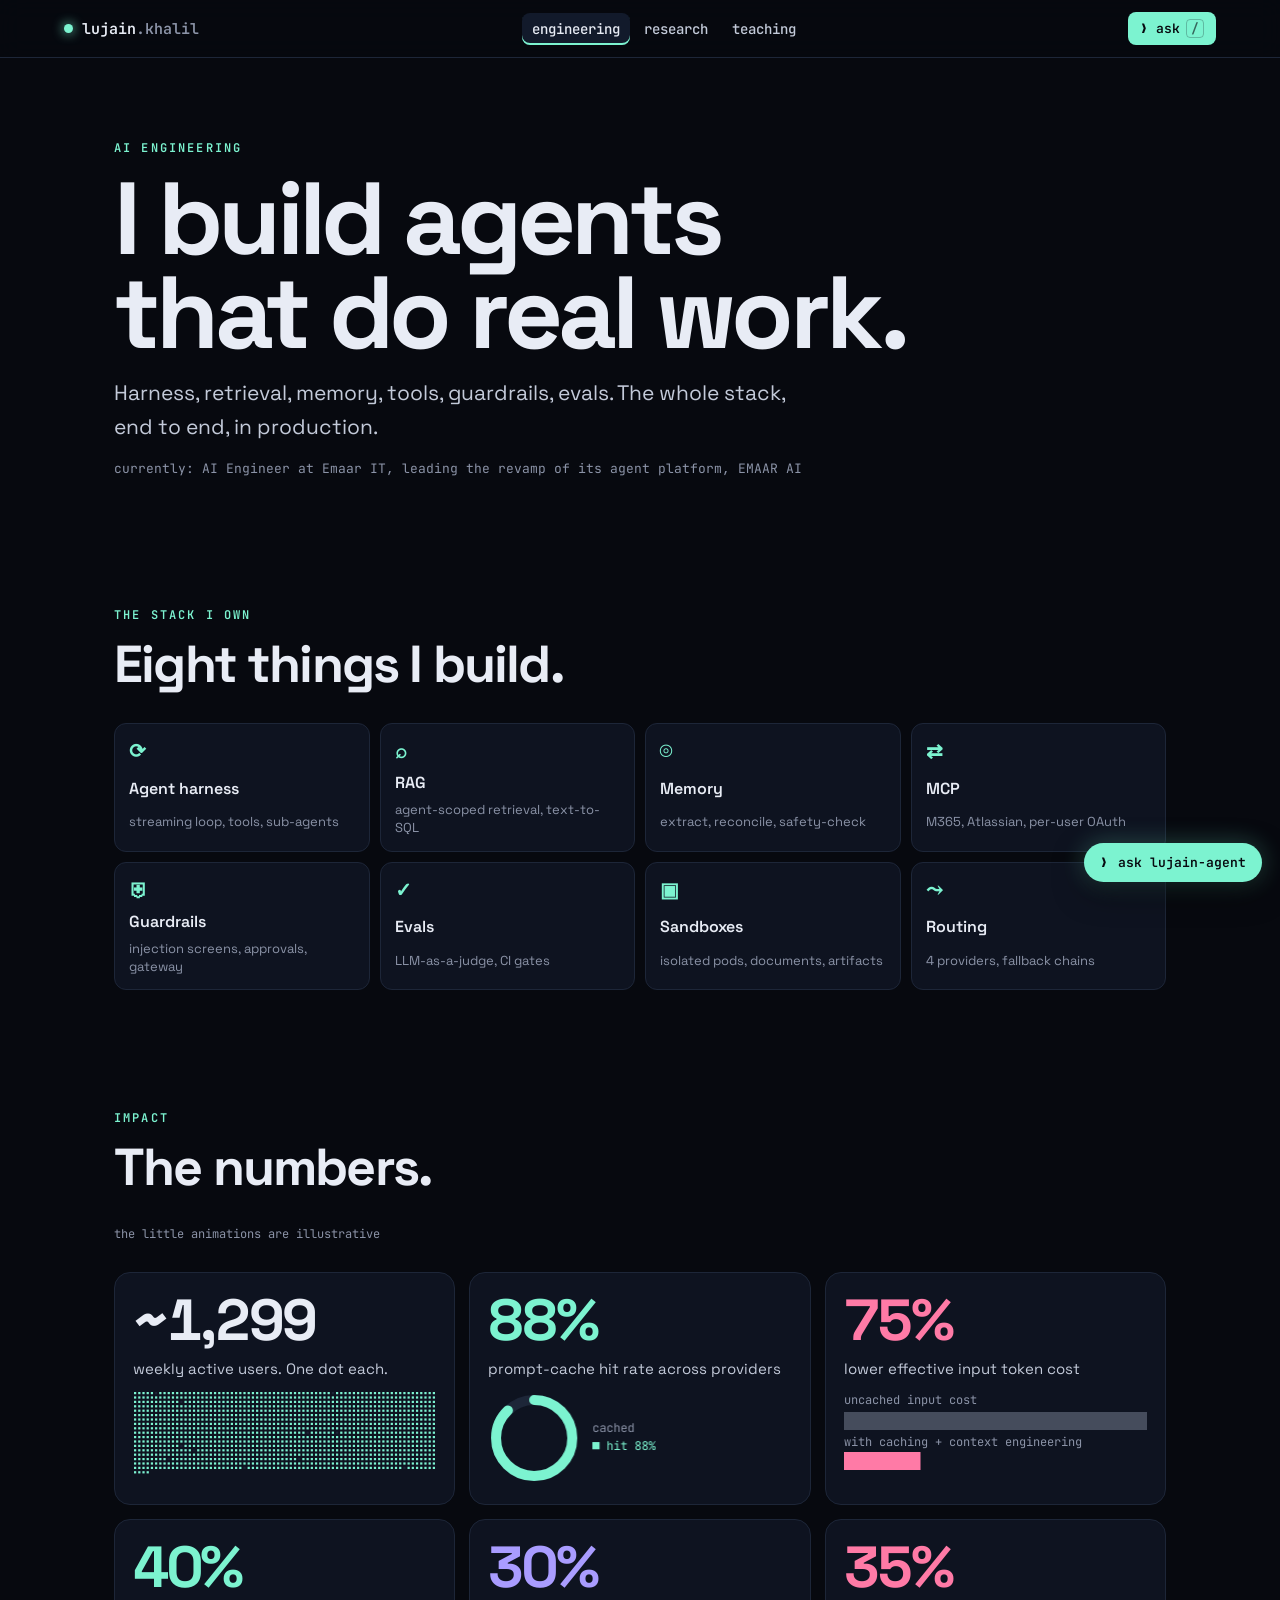
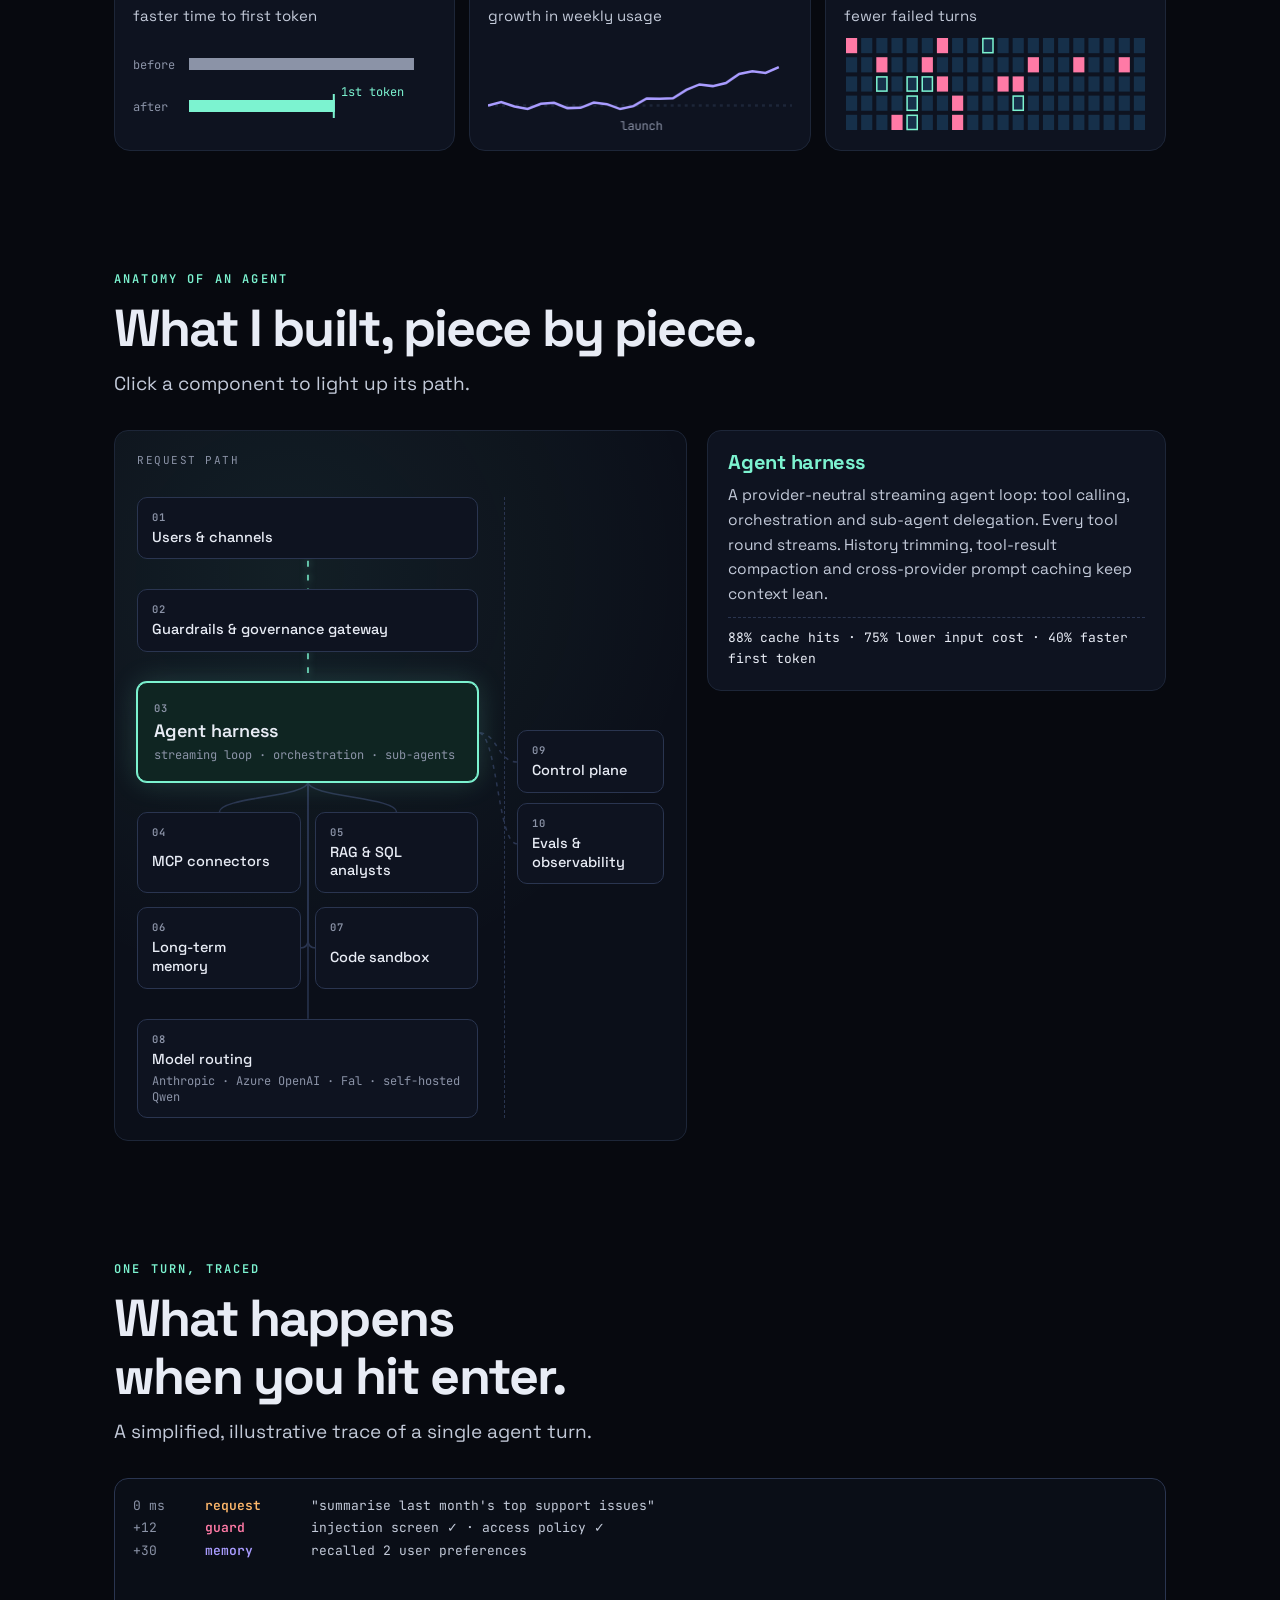
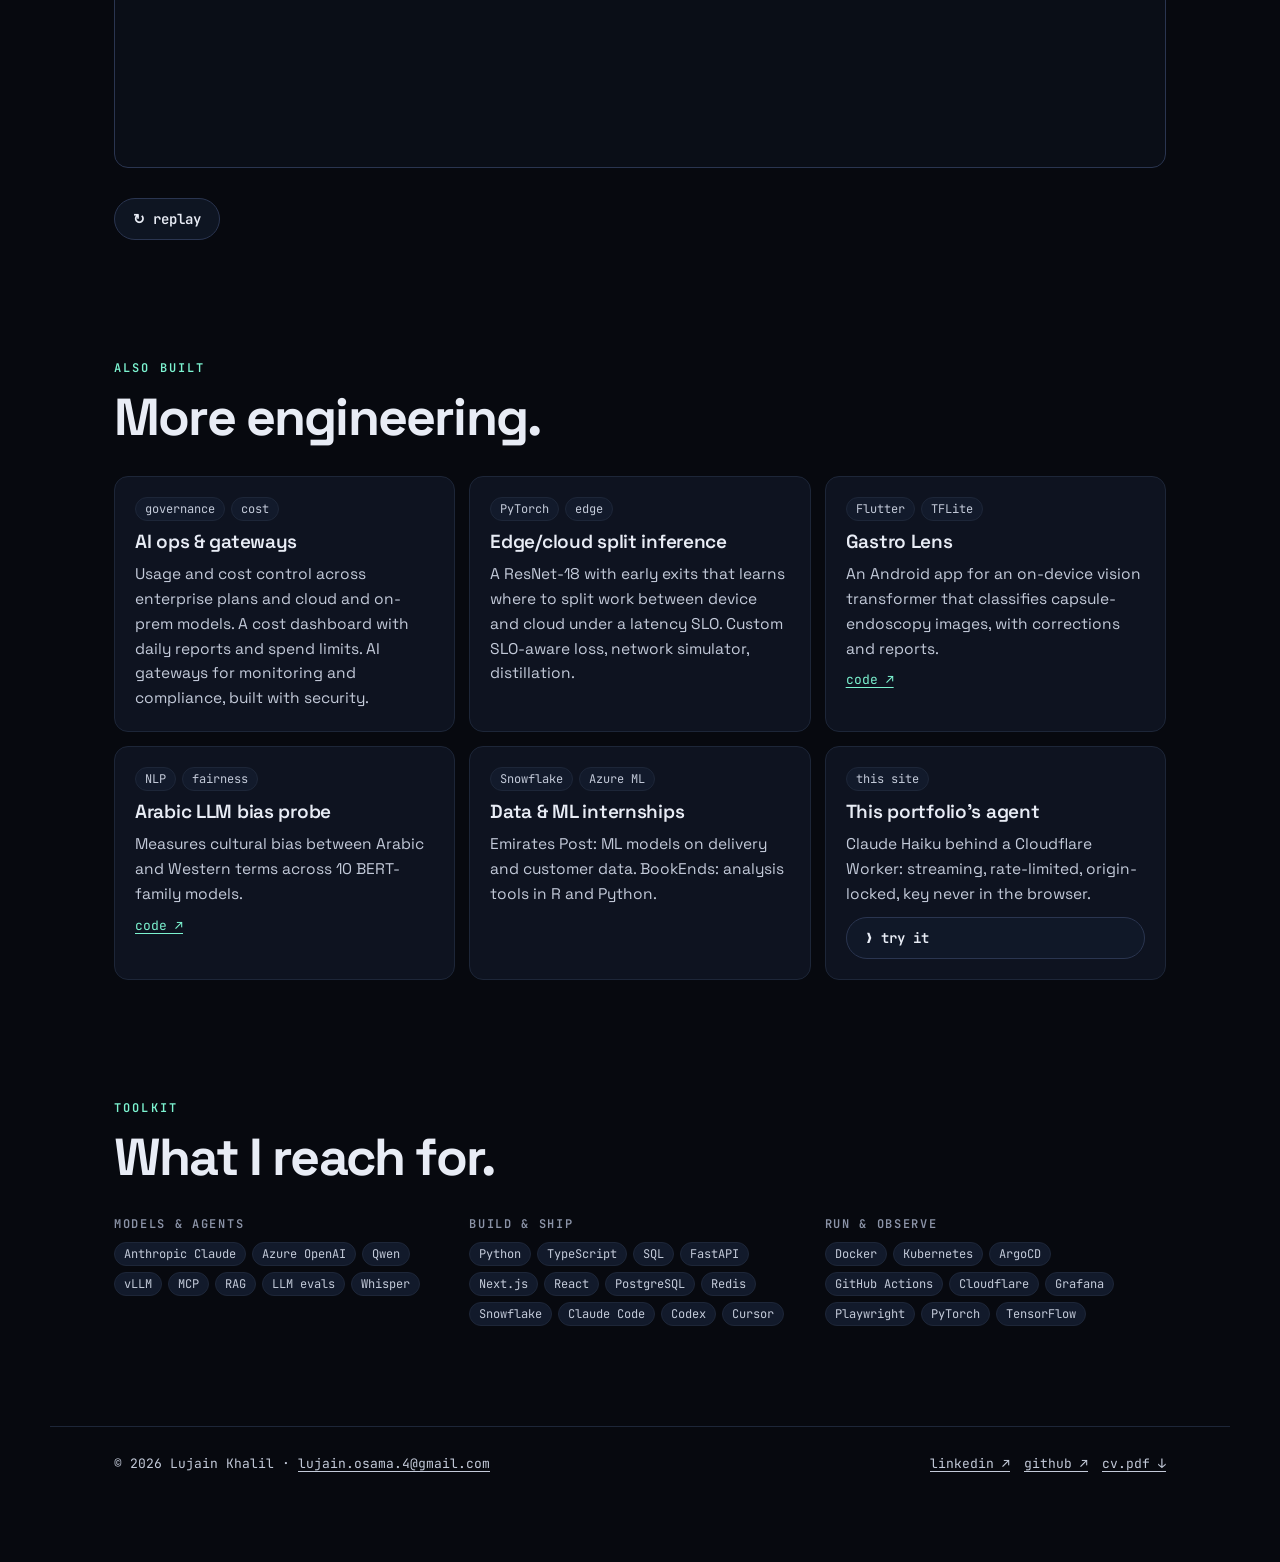
==== engineering/index.html @ 02c0c8ea "Initial commit" ====
<!doctype html>
<html lang="en" class="no-js">
<head>
<meta charset="utf-8">
<meta name="viewport" content="width=device-width,initial-scale=1,viewport-fit=cover">
<title>AI Engineering · Lujain Khalil</title>
<meta name="description" content="How Lujain Khalil builds production LLM agents: streaming agent harness, RAG, long-term memory, MCP, guardrails, sandboxes and evals.">
<meta name="theme-color" content="#07090f">
<link rel="canonical" href="https://lujain-khalil.github.io/engineering/">
<meta property="og:type" content="website"><meta property="og:title" content="AI Engineering · Lujain Khalil">
<meta property="og:description" content="Agent harnesses, RAG, memory, MCP, guardrails and evals in production.">
<meta property="og:url" content="https://lujain-khalil.github.io/engineering/"><meta property="og:image" content="https://lujain-khalil.github.io/assets/img/og.png">
<meta name="twitter:card" content="summary_large_image">
<link rel="icon" href="../assets/img/favicon.svg" type="image/svg+xml">
<link rel="preconnect" href="https://fonts.googleapis.com"><link rel="preconnect" href="https://fonts.gstatic.com" crossorigin>
<link rel="stylesheet" href="https://fonts.googleapis.com/css2?family=Space+Grotesk:wght@400;500;600;700&family=JetBrains+Mono:wght@400;500;600&display=swap">
<link rel="stylesheet" href="../assets/css/site.css?v=5">
<script>document.documentElement.classList.replace('no-js','js')</script>
</head>
<body class="p-eng" data-root="../">
<a class="skip" href="#main">Skip to content</a>
<header class="nav solid">
  <a class="brand" href="../"><span class="dot" aria-hidden="true"></span><span>lujain<span class="muted">.khalil</span></span></a>
  <nav aria-label="Pages"><ul>
    <li><a class="nl" href="./" aria-current="page">engineering</a></li>
    <li><a class="nl" href="../research/">research</a></li>
    <li><a class="nl" href="../teaching/">teaching</a></li>
  </ul></nav>
  <button class="nav-ask" type="button" data-open-agent>❯ ask<kbd>/</kbd></button>
</header>

<main id="main">
<header class="phead">
  <p class="kicker">AI engineering</p>
  <h1>I build agents<br>that do real work.</h1>
  <p class="lede">Harness, retrieval, memory, tools, guardrails, evals. The whole stack, end to end, in production.</p>
  <p class="ctx"><span>currently: AI Engineer at Emaar IT, leading the revamp of its agent platform, EMAAR AI</span></p>
</header>

<section class="section" aria-labelledby="k-h">
  <div class="head"><p class="kicker">The stack I own</p><h2 id="k-h">Eight things I build.</h2></div>
  <div class="caps">
    <button class="cap" type="button" data-go="harness"><span class="gl" aria-hidden="true">⟳</span><b>Agent harness</b><span>streaming loop, tools, sub-agents</span></button>
    <button class="cap" type="button" data-go="rag"><span class="gl" aria-hidden="true">⌕</span><b>RAG</b><span>agent-scoped retrieval, text-to-SQL</span></button>
    <button class="cap" type="button" data-go="memory"><span class="gl" aria-hidden="true">◎</span><b>Memory</b><span>extract, reconcile, safety-check</span></button>
    <button class="cap" type="button" data-go="mcp"><span class="gl" aria-hidden="true">⇄</span><b>MCP</b><span>M365, Atlassian, per-user OAuth</span></button>
    <button class="cap" type="button" data-go="guardrails"><span class="gl" aria-hidden="true">⛨</span><b>Guardrails</b><span>injection screens, approvals, gateway</span></button>
    <button class="cap" type="button" data-go="evals"><span class="gl" aria-hidden="true">✓</span><b>Evals</b><span>LLM-as-a-judge, CI gates</span></button>
    <button class="cap" type="button" data-go="sandbox"><span class="gl" aria-hidden="true">▣</span><b>Sandboxes</b><span>isolated pods, documents, artifacts</span></button>
    <button class="cap" type="button" data-go="models"><span class="gl" aria-hidden="true">⤳</span><b>Routing</b><span>4 providers, fallback chains</span></button>
  </div>
</section>

<section class="section" aria-labelledby="n-h">
  <div class="head"><p class="kicker">Impact</p><h2 id="n-h">The numbers.</h2></div>
  <p class="note">the little animations are illustrative</p>
  <div class="nums">
    <div class="num"><b class="big" data-count="1300" data-prefix="~">~1,300</b><span class="lbl">weekly active users. One dot each.</span><canvas data-viz="users" data-n="1300" aria-hidden="true"></canvas></div>
    <div class="num"><b class="big c0" data-count="88" data-suffix="%">88%</b><span class="lbl">prompt-cache hit rate across providers</span><canvas data-viz="ring" data-pct="0.88" aria-hidden="true"></canvas></div>
    <div class="num"><b class="big c3" data-count="75" data-suffix="%">75%</b><span class="lbl">lower effective input token cost</span><canvas data-viz="shrink" data-cut="0.75" aria-hidden="true"></canvas></div>
    <div class="num"><b class="big c0" data-count="40" data-suffix="%">40%</b><span class="lbl">faster time to first token</span><canvas data-viz="race" data-faster="0.40" aria-hidden="true"></canvas></div>
    <div class="num"><b class="big c1" data-count="30" data-suffix="%">30%</b><span class="lbl">growth in weekly usage</span><canvas data-viz="grow" data-growth="0.30" aria-hidden="true"></canvas></div>
    <div class="num"><b class="big c3" data-count="35" data-suffix="%">35%</b><span class="lbl">fewer failed turns</span><canvas data-viz="fails" data-cut="0.35" aria-hidden="true"></canvas></div>
  </div>
</section>

<section class="section" aria-labelledby="a-h">
  <div class="head"><p class="kicker">Anatomy of an agent</p><h2 id="a-h">What I built, piece by piece.</h2><p class="sub">Click a component to light up its path.</p></div>
  <div class="arch">
    <div class="arch-diagram" role="group" aria-label="Agent platform architecture. Select a component.">
      <div class="lane-label" aria-hidden="true">request path</div>
      <button class="node n-user" type="button" data-node="users" aria-controls="node-users"><span class="nk">01</span>Users &amp; channels</button>
      <button class="node n-guard" type="button" data-node="guardrails" aria-controls="node-guardrails"><span class="nk">02</span>Guardrails &amp; governance gateway</button>
      <button class="node n-harness" type="button" data-node="harness" aria-controls="node-harness"><span class="nk">03</span>Agent harness<small>streaming loop · orchestration · sub-agents</small></button>
      <div class="tools">
        <button class="node" type="button" data-node="mcp" aria-controls="node-mcp"><span class="nk">04</span>MCP connectors</button>
        <button class="node" type="button" data-node="rag" aria-controls="node-rag"><span class="nk">05</span>RAG &amp; SQL analysts</button>
        <button class="node" type="button" data-node="memory" aria-controls="node-memory"><span class="nk">06</span>Long-term memory</button>
        <button class="node" type="button" data-node="sandbox" aria-controls="node-sandbox"><span class="nk">07</span>Code sandbox</button>
      </div>
      <button class="node n-models" type="button" data-node="models" aria-controls="node-models"><span class="nk">08</span>Model routing<small>Anthropic · Azure OpenAI · Fal · self-hosted Qwen</small></button>
      <div class="side">
        <button class="node" type="button" data-node="control" aria-controls="node-control"><span class="nk">09</span>Control plane</button>
        <button class="node" type="button" data-node="evals" aria-controls="node-evals"><span class="nk">10</span>Evals &amp; observability</button>
      </div>
    </div>
    <div class="arch-panel" aria-live="polite">
      <article class="node-detail" id="node-users"><h3>Users &amp; channels</h3><p>Staff chat with agents, build their own custom agents, and run departmental workflows that were turned into agents.</p><p class="fig">~1,300 weekly active users</p></article>
      <article class="node-detail" id="node-guardrails"><h3>Guardrails</h3><p>Prompt-injection screening, human approval for write actions and a memory safety gate. A governance gateway applies egress allowlists, usage limits and audit logs to every tool, retrieval and web call.</p><p class="fig">access by department, grade and directory group</p></article>
      <article class="node-detail" id="node-harness"><h3>Agent harness</h3><p>A provider-neutral streaming agent loop: tool calling, orchestration and sub-agent delegation. Every tool round streams. History trimming, tool-result compaction and cross-provider prompt caching keep context lean.</p><p class="fig">88% cache hits · 75% lower input cost · 40% faster first token</p></article>
      <article class="node-detail" id="node-mcp"><h3>MCP connectors</h3><p>Model Context Protocol connectors for Microsoft 365, Atlassian and more, with per-user OAuth, an encrypted credential vault and approval before any write.</p></article>
      <article class="node-detail" id="node-rag"><h3>RAG &amp; SQL analysts</h3><p>Retrieval over agent-scoped knowledge bases. Analyst agents run text-to-SQL through a read-only, row-capped query layer, so they answer business questions without ever changing data.</p></article>
      <article class="node-detail" id="node-memory"><h3>Long-term memory</h3><p>Extracts, reconciles and safety-checks per-user memories, so agents carry useful context across conversations.</p></article>
      <article class="node-detail" id="node-sandbox"><h3>Code sandbox</h3><p>Warm pools of network-isolated Kubernetes pods where agents run code to produce Office documents, PDFs and interactive web artifacts.</p></article>
      <article class="node-detail" id="node-models"><h3>Model routing</h3><p>Routing and fallback chains live in the database, so a model can be swapped or failed over without a redeploy. High-volume work runs on on-prem models.</p></article>
      <article class="node-detail" id="node-control"><h3>Control plane</h3><p>Hot-reloads models, agents, prompts and access rules without redeployment.</p></article>
      <article class="node-detail" id="node-evals"><h3>Evals &amp; observability</h3><p>An LLM-as-a-judge harness across models with versioned prompts and tool schemas, plus automated tests, CI gates and Grafana dashboards on time to first token, tool errors and spend.</p><p class="fig">35% fewer failed turns</p></article>
    </div>
  </div>
</section>

<section class="section" aria-labelledby="t-h">
  <div class="head"><p class="kicker">One turn, traced</p><h2 id="t-h">What happens when you hit enter.</h2><p class="sub">A simplified, illustrative trace of a single agent turn.</p></div>
  <div class="trace" id="trace" role="img" aria-label="Illustrative trace of one agent turn: guardrail check, memory recall, retrieval, a SQL tool call, an approval gate and a streamed answer.">
    <div class="row"><span class="t">0 ms</span><span class="k c2">request</span><span class="v">"summarise last month's top support issues"</span></div>
    <div class="row"><span class="t">+12</span><span class="k c3">guard</span><span class="v">injection screen ✓ · access policy ✓</span></div>
    <div class="row"><span class="t">+30</span><span class="k c1">memory</span><span class="v">recalled 2 user preferences</span></div>
    <div class="row"><span class="t">+44</span><span class="k c0">cache</span><span class="v">system + tools prefix hit</span></div>
    <div class="row"><span class="t">+410</span><span class="k c0">plan</span><span class="v">needs numbers → call analyst sub-agent</span></div>
    <div class="row"><span class="t">+520</span><span class="k c2">rag</span><span class="v">3 chunks from the agent's knowledge base</span></div>
    <div class="row"><span class="t">+880</span><span class="k c2">tool</span><span class="v">sql.query(read_only, row_cap) → 24 rows</span></div>
    <div class="row"><span class="t">+910</span><span class="k c3">gate</span><span class="v">no write actions, no approval needed</span></div>
    <div class="row"><span class="t">+940</span><span class="k c0">stream</span><span class="v">first token → user, answer + chart</span></div>
    <div class="row"><span class="t">+2.1s</span><span class="k c1">eval</span><span class="v">turn logged for judge sampling · metrics → dashboard</span></div>
  </div>
  <p><button class="btn" type="button" id="replay">↻ replay</button></p>
</section>

<section class="section" aria-labelledby="o-h">
  <div class="head"><p class="kicker">Also built</p><h2 id="o-h">More engineering.</h2></div>
  <div class="grid">
    <div class="card"><p class="tags"><span>governance</span><span>cost</span></p><h3>AI ops &amp; gateways</h3><p>Usage and cost control across enterprise plans and cloud and on-prem models. A cost dashboard with daily reports and spend limits. AI gateways for monitoring and compliance, built with security.</p></div>
    <div class="card"><p class="tags"><span>PyTorch</span><span>edge</span></p><h3>Edge/cloud split inference</h3><p>A ResNet-18 with early exits that learns where to split work between device and cloud under a latency SLO. Custom SLO-aware loss, network simulator, distillation.</p></div>
    <div class="card"><p class="tags"><span>Flutter</span><span>TFLite</span></p><h3>Gastro Lens</h3><p>An Android app for an on-device vision transformer that classifies capsule-endoscopy images, with corrections and reports.</p><a class="linkline" href="https://github.com/lujain-khalil/gastro_lens" target="_blank" rel="noopener">code ↗</a></div>
    <div class="card"><p class="tags"><span>NLP</span><span>fairness</span></p><h3>Arabic LLM bias probe</h3><p>Measures cultural bias between Arabic and Western terms across 10 BERT-family models.</p><a class="linkline" href="https://github.com/lujain-khalil/Arabic-LLMs-Bias-Eval" target="_blank" rel="noopener">code ↗</a></div>
    <div class="card"><p class="tags"><span>Snowflake</span><span>Azure ML</span></p><h3>Data &amp; ML internships</h3><p>Emirates Post: ML models on delivery and customer data. BookEnds: analysis tools in R and Python.</p></div>
    <div class="card"><p class="tags"><span>this site</span></p><h3>This portfolio's agent</h3><p>Claude Haiku behind a Cloudflare Worker: streaming, rate-limited, origin-locked, key never in the browser.</p><button class="btn" type="button" data-open-agent>❯ try it</button></div>
  </div>
</section>

<section class="section" aria-labelledby="s-h">
  <div class="head"><p class="kicker">Toolkit</p><h2 id="s-h">What I reach for.</h2></div>
  <div class="stackgrp">
    <div><h3>models &amp; agents</h3><p class="tags"><span>Anthropic Claude</span><span>Azure OpenAI</span><span>Qwen</span><span>vLLM</span><span>MCP</span><span>RAG</span><span>LLM evals</span><span>Whisper</span></p></div>
    <div><h3>build &amp; ship</h3><p class="tags"><span>Python</span><span>TypeScript</span><span>SQL</span><span>FastAPI</span><span>Next.js</span><span>React</span><span>PostgreSQL</span><span>Redis</span><span>Snowflake</span><span>Claude Code</span><span>Codex</span><span>Cursor</span></p></div>
    <div><h3>run &amp; observe</h3><p class="tags"><span>Docker</span><span>Kubernetes</span><span>ArgoCD</span><span>GitHub Actions</span><span>Cloudflare</span><span>Grafana</span><span>Playwright</span><span>PyTorch</span><span>TensorFlow</span></p></div>
  </div>
</section>
</main>

<footer class="foot">
  <span>© 2026 Lujain Khalil · <a href="mailto:lujain.osama.4@gmail.com">lujain.osama.4@gmail.com</a></span>
  <ul><li><a href="https://www.linkedin.com/in/lujain-khalil" target="_blank" rel="noopener">linkedin ↗</a></li><li><a href="https://github.com/lujain-khalil" target="_blank" rel="noopener">github ↗</a></li><li><a href="../cv/Lujain-Khalil-CV.pdf" download>cv.pdf ↓</a></li></ul>
</footer>
<script src="../assets/js/config.js?v=5"></script>
<script src="../assets/js/core.js?v=5" defer></script>
<script src="../assets/js/engineering.js?v=5" defer></script>
<script src="../assets/js/agent.js?v=5" defer></script>
</body>
</html>
---- assets/css/site.css ----
/* Lujain Khalil portfolio. Dark latent-space theme, shared by all pages. */
:root {
  --bg: #07090f; --bg-2: #0b0f19; --panel: #0e1320; --panel-2: #121a2b;
  --line: #1d2638; --line-2: #2a3550;
  --ink: #e8ecf5; --ink-2: #c3cad9; --muted: #8b93a7;
  --c0: #7cf3d0; /* agents / engineering */
  --c1: #a99cff; /* research */
  --c2: #ffb86b; /* teaching */
  --c3: #ff7aa6; /* data */
  --display: "Space Grotesk", system-ui, -apple-system, "Segoe UI", sans-serif;
  --mono: "JetBrains Mono", ui-monospace, Menlo, Consolas, monospace;
  --gutter: max(16px, 5vw); --maxw: 1180px; --radius: 14px;
  --accent: var(--c0);
  color-scheme: dark;
}
body.p-research { --accent: var(--c1) }
body.p-teaching { --accent: var(--c2) }

* { box-sizing: border-box }
html { scroll-behavior: smooth; scroll-padding-top: 76px; -webkit-text-size-adjust: 100% }
body { margin: 0; background: var(--bg); color: var(--ink); font: 17px/1.6 var(--display); overflow-x: hidden }
img, canvas, svg { max-width: 100% }
a { color: var(--accent); text-underline-offset: 3px }
a:hover { color: #fff }
:focus-visible { outline: 2px solid var(--accent); outline-offset: 3px; border-radius: 4px }
h1, h2, h3, h4 { line-height: 1.12; margin: 0; letter-spacing: -0.015em }
p { margin: 0 }
ul, ol { margin: 0; padding: 0 }
.muted { color: var(--muted) }
.mono { font-family: var(--mono) }
.sr-only { position: absolute; width: 1px; height: 1px; overflow: hidden; clip: rect(0 0 0 0); white-space: nowrap }
.skip { position: absolute; left: -9999px; top: 8px; z-index: 200; background: var(--accent); color: var(--bg); padding: 8px 14px; border-radius: 8px; font-weight: 600 }
.skip:focus { left: 12px }
.c0 { color: var(--c0) } .c1 { color: var(--c1) } .c2 { color: var(--c2) } .c3 { color: var(--c3) }

/* ---------- nav ---------- */
.nav { position: fixed; inset: 0 0 auto; z-index: 60; display: flex; align-items: center; justify-content: space-between; gap: 14px;
  padding: 12px var(--gutter); border-bottom: 1px solid transparent; transition: background .3s, border-color .3s }
.nav.scrolled, .nav.solid { background: rgba(7, 9, 15, .84); backdrop-filter: blur(12px); -webkit-backdrop-filter: blur(12px); border-bottom-color: var(--line) }
.brand { font: 600 15px var(--mono); color: var(--ink); text-decoration: none; display: flex; align-items: center; gap: 9px; white-space: nowrap }
.brand .dot { width: 9px; height: 9px; border-radius: 50%; background: var(--accent); box-shadow: 0 0 12px var(--accent) }
.nav nav { min-width: 0; flex: 1 1 auto; display: flex; justify-content: center }
.nav ul { list-style: none; display: flex; gap: 4px; align-items: center; min-width: 0 }
.nav a.nl { font: 500 14px var(--mono); color: var(--ink-2); text-decoration: none; padding: 7px 10px; border-radius: 8px; white-space: nowrap }
.nav a.nl:hover { color: var(--ink); background: var(--panel-2) }
.nav a.nl[aria-current="page"] { color: var(--ink); background: var(--panel-2); box-shadow: inset 0 -2px 0 var(--accent) }
.nav-ask { font: 600 13px var(--mono); color: var(--bg); background: var(--c0); border: 0; border-radius: 8px; padding: 8px 12px; cursor: pointer; white-space: nowrap }
.nav-ask:hover { background: #fff }
.nav-ask kbd { font: inherit; opacity: .6; margin-left: 6px; border: 1px solid rgba(7, 9, 15, .4); border-radius: 4px; padding: 0 4px }
@media (max-width: 760px) {
  .nav { gap: 8px; padding-inline: 12px }
  .nav ul { overflow-x: auto; scrollbar-width: none; mask-image: linear-gradient(90deg, #000 85%, transparent); -webkit-mask-image: linear-gradient(90deg, #000 85%, transparent); padding-right: 14px }
  .nav ul::-webkit-scrollbar { display: none }
  .nav a.nl { padding: 7px 5px; font-size: 13px }
  .nav ul { gap: 0 }
  .brand .muted { display: none }
}
@media (max-width: 400px) {
  .brand > span:not(.dot) { display: none }
  .nav-ask kbd { display: none }
}

/* ---------- layout ---------- */
.wrap { max-width: var(--maxw); margin: 0 auto; padding: 0 var(--gutter) }
.section { max-width: var(--maxw); margin: 0 auto; padding: clamp(72px, 10vw, 120px) var(--gutter) 0; display: grid; grid-template-columns: minmax(0, 1fr); gap: 30px }
.kicker { font: 600 12px var(--mono); letter-spacing: .18em; text-transform: uppercase; color: var(--accent) }
.section h2 { font-size: clamp(30px, 4.6vw, 52px); font-weight: 700; letter-spacing: -0.035em; text-wrap: balance }
.sub { color: var(--ink-2); font-size: clamp(16px, 1.6vw, 19px); max-width: 60ch }
.head { display: grid; gap: 12px; max-width: 780px }
.card { background: var(--panel); border: 1px solid var(--line); border-radius: var(--radius); padding: 20px; display: grid; gap: 10px; align-content: start }
.card h3 { font-size: 19px; font-weight: 600 }
.card p { color: var(--ink-2); font-size: 15.5px }
.grid { display: grid; gap: 14px; grid-template-columns: repeat(auto-fit, minmax(min(260px, 100%), 1fr)) }
.tags { display: flex; flex-wrap: wrap; gap: 6px }
.tags span { font: 12px var(--mono); padding: 3px 9px; border-radius: 999px; background: var(--panel-2); color: var(--ink-2); border: 1px solid var(--line) }
.btn { display: inline-flex; align-items: center; gap: 8px; font: 600 14px var(--mono); padding: 11px 18px; border-radius: 999px; text-decoration: none; color: var(--ink);
  background: rgba(18, 26, 43, .7); border: 1px solid var(--line-2); transition: transform .15s, background .15s, color .15s; cursor: pointer }
.btn:hover { transform: translateY(-1px); background: var(--panel-2); color: #fff }
.btn.primary { background: var(--accent); border-color: var(--accent); color: var(--bg) }
.btn.primary:hover { background: #fff; border-color: #fff }
.linkline { font: 13px var(--mono) }
.note { font: 12px var(--mono); color: var(--muted) }

/* ---------- page header (inner pages) ---------- */
.phead { position: relative; padding: 140px var(--gutter) 10px; max-width: var(--maxw); margin: 0 auto; display: grid; gap: 16px }
.phead h1 { font-size: clamp(44px, 8vw, 104px); line-height: .92; letter-spacing: -0.045em }
.phead .lede { font-size: clamp(17px, 1.8vw, 21px); color: var(--ink-2); max-width: 54ch }
.phead .ctx { font: 13px var(--mono); color: var(--muted); display: flex; flex-wrap: wrap; gap: 6px 16px }
.phead .ctx b { color: var(--ink); font-weight: 500 }

/* ---------- home hero ---------- */
.hero { position: relative; min-height: 88svh; display: grid; align-content: end; padding: 120px var(--gutter) 12vh; overflow: hidden; isolation: isolate }
#latent { position: absolute; inset: 0; width: 100%; height: 100%; z-index: -1 }
.hero::after { content: ""; position: absolute; inset: auto 0 0; height: 30vh; z-index: -1; background: linear-gradient(transparent, var(--bg)); pointer-events: none }
.hero-copy { max-width: 760px; display: grid; gap: 18px; position: relative }
.hero h1 { font-size: clamp(56px, 11vw, 148px); line-height: .9; letter-spacing: -0.045em; font-weight: 700 }
.hero .lede { font-size: clamp(18px, 2vw, 22px); color: var(--ink-2); max-width: 44ch; text-shadow: 0 1px 12px var(--bg) }
.ctas { display: flex; flex-wrap: wrap; gap: 10px }
.cluster-labels { position: absolute; inset: 0; pointer-events: none; z-index: 0 }
.cl { text-decoration: none; position: absolute; font: 600 11px var(--mono); letter-spacing: .14em; text-transform: uppercase; opacity: 0; transform: translate(-50%, -50%);
  transition: opacity 1.2s; white-space: nowrap; padding: 3px 8px; border-radius: 999px; background: rgba(7, 9, 15, .55); pointer-events: none }
.cl.show { opacity: 1; pointer-events: auto }
.cl:hover { background: rgba(7, 9, 15, .9); box-shadow: 0 0 0 1px currentColor }
.hero-hint { position: absolute; right: var(--gutter); bottom: 26px; font: 12px var(--mono); color: var(--muted); display: none; text-align: right }
.js .hero-hint { display: block }
.hero-hint button { font: inherit; color: var(--c0); background: none; border: 0; padding: 0; cursor: pointer; text-decoration: underline; text-underline-offset: 3px }
@media (max-width: 760px) { .hero { min-height: 100svh; padding-bottom: 8vh } .hint-desktop { display: none } }
@media (prefers-reduced-motion: reduce) { .hint-desktop { display: none } }

/* ---------- portals (home) ---------- */
.portals { display: grid; grid-template-columns: repeat(3, minmax(0, 1fr)); gap: 14px }
@media (max-width: 900px) { .portals { grid-template-columns: minmax(0, 1fr) } }
.portal { --pc: var(--c0); position: relative; display: grid; gap: 10px; align-content: start; padding: 22px; border-radius: 18px; text-decoration: none; color: var(--ink);
  background: radial-gradient(circle at 80% 0%, color-mix(in srgb, var(--pc) 14%, transparent), transparent 55%), var(--panel); border: 1px solid var(--line);
  transition: transform .2s, border-color .2s; overflow: hidden; min-height: 300px }
.portal:hover { transform: translateY(-3px); border-color: var(--pc); color: var(--ink) }
.portal .pk { font: 600 12px var(--mono); letter-spacing: .16em; text-transform: uppercase; color: var(--pc) }
.portal h3 { font-size: 28px; letter-spacing: -0.03em }
.portal p { color: var(--ink-2); font-size: 15px }
.portal .go { font: 600 13px var(--mono); color: var(--pc); margin-top: auto }
.portal canvas { width: 100%; height: 120px; display: block }
.portal.p1 { --pc: var(--c1) } .portal.p2 { --pc: var(--c2) }

/* ---------- path timeline (home) ---------- */
.path { position: relative; display: grid; grid-template-columns: repeat(6, minmax(0, 1fr)); gap: 10px; padding-top: 34px }
.path::before { content: ""; position: absolute; left: 0; right: 0; top: 12px; height: 2px; background: linear-gradient(90deg, var(--c3), var(--c2), var(--c1), var(--c0)); opacity: .55 }
.step { position: relative; display: grid; gap: 6px; align-content: start }
.step::before { content: ""; position: absolute; top: -28px; left: 0; width: 12px; height: 12px; border-radius: 50%; background: var(--bg); border: 3px solid var(--sc, var(--c0)); box-shadow: 0 0 12px var(--sc, var(--c0)) }
.step .when { font: 12px var(--mono); color: var(--muted) }
.step h3 { font-size: 16px; font-weight: 600 }
.step p { font-size: 14px; color: var(--ink-2) }
@media (max-width: 900px) {
  .path { grid-template-columns: minmax(0, 1fr); padding: 0 0 0 26px; gap: 22px }
  .path::before { left: 5px; right: auto; top: 6px; bottom: 6px; width: 2px; height: auto; background: linear-gradient(var(--c0), var(--c1), var(--c2), var(--c3)) }
  .step::before { top: 4px; left: -26px }
}

/* ---------- big numbers / viz ---------- */
.nums { display: grid; grid-template-columns: repeat(3, minmax(0, 1fr)); gap: 14px }
@media (max-width: 900px) { .nums { grid-template-columns: repeat(2, minmax(0, 1fr)) } }
@media (max-width: 520px) { .nums { grid-template-columns: minmax(0, 1fr) } }
.num { background: var(--panel); border: 1px solid var(--line); border-radius: 16px; padding: 18px; display: grid; gap: 10px; align-content: start; min-height: 230px }
.num .big { font-size: clamp(40px, 5vw, 58px); font-weight: 700; letter-spacing: -0.04em; line-height: 1; font-variant-numeric: tabular-nums }
.num .lbl { color: var(--ink-2); font-size: 15px; line-height: 1.35 }
.num canvas, .num svg { width: 100%; height: 96px; display: block }
.stat-strip { display: grid; grid-template-columns: repeat(4, minmax(0, 1fr)); gap: 1px; background: var(--line); border: 1px solid var(--line); border-radius: 16px; overflow: hidden }
.stat-strip > div { background: var(--bg-2); padding: 22px; display: grid; gap: 4px }
.stat-strip b { font-size: clamp(30px, 4vw, 44px); letter-spacing: -0.03em; line-height: 1; font-variant-numeric: tabular-nums }
.stat-strip span { color: var(--muted); font-size: 14px; line-height: 1.35 }
@media (max-width: 760px) { .stat-strip { grid-template-columns: repeat(2, minmax(0, 1fr)) } .stat-strip > div { padding: 16px } }

/* ---------- architecture (engineering) ---------- */
.arch { display: grid; grid-template-columns: minmax(0, 1.25fr) minmax(0, 1fr); gap: 20px; align-items: start }
@media (max-width: 900px) { .arch { grid-template-columns: minmax(0, 1fr) } }
.arch-diagram { position: relative; display: grid; grid-template-columns: minmax(0, 1fr) 160px; gap: 30px 26px; padding: 22px; border: 1px solid var(--line); border-radius: var(--radius);
  background: radial-gradient(circle at 30% 20%, rgba(124, 243, 208, .07), transparent 60%), var(--bg-2);
  grid-template-areas: "label label" "user side" "guard side" "harness side" "tools side" "models side" }
.lane-label { grid-area: label; font: 11px var(--mono); color: var(--muted); letter-spacing: .14em; text-transform: uppercase }
.node { font: 500 14.5px/1.3 var(--display); color: var(--ink); text-align: left; background: var(--panel); border: 1px solid var(--line-2); border-radius: 10px;
  padding: 12px 14px; cursor: pointer; position: relative; z-index: 1; transition: border-color .15s, background .15s, box-shadow .2s, transform .15s; display: grid; gap: 4px }
.node:hover { border-color: var(--c0); transform: translateY(-1px) }
.node[aria-pressed="true"] { border-color: var(--c0); background: #0f2522; box-shadow: 0 0 0 1px var(--c0), 0 0 28px rgba(124, 243, 208, .18) }
.node .nk { font: 600 10.5px var(--mono); color: var(--muted); letter-spacing: .1em }
.node small { font: 12px var(--mono); color: var(--muted) }
.n-user { grid-area: user } .n-guard { grid-area: guard } .n-models { grid-area: models }
.n-harness { grid-area: harness; padding: 18px 16px; border-color: rgba(124, 243, 208, .35); font-size: 18px; font-weight: 600 }
.tools { grid-area: tools; display: grid; grid-template-columns: repeat(2, minmax(0, 1fr)); gap: 14px; position: relative; z-index: 1 }
.side { grid-area: side; display: grid; gap: 10px; align-content: center; border-left: 1px dashed var(--line-2); padding-left: 12px; position: relative; z-index: 1 }
@media (max-width: 560px) {
  .arch-diagram { grid-template-columns: minmax(0, 1fr); grid-template-areas: "label" "user" "guard" "harness" "tools" "models" "side"; padding: 14px; gap: 26px }
  .side { border-left: 0; border-top: 1px dashed var(--line-2); padding: 12px 0 0; grid-template-columns: 1fr 1fr }
}
.arch-wires { position: absolute; inset: 0; width: 100%; height: 100%; pointer-events: none; overflow: visible }
.wire { fill: none; stroke: var(--line-2); stroke-width: 1.5; transition: stroke .3s }
.wire.dashed { stroke-dasharray: 4 5 }
.wire.hot { stroke: var(--c0); stroke-dasharray: 6 8; animation: flow .9s linear infinite; filter: drop-shadow(0 0 4px rgba(124, 243, 208, .6)) }
@keyframes flow { to { stroke-dashoffset: -14 } }
.arch-panel { display: grid; gap: 12px }
.node-detail { background: var(--panel); border: 1px solid var(--line); border-radius: var(--radius); padding: 20px; display: grid; gap: 10px }
.node-detail h3 { font-size: 20px; color: var(--c0) }
.node-detail p { color: var(--ink-2); font-size: 15.5px }
.node-detail .fig { font: 13px/1.6 var(--mono); color: var(--ink); border-top: 1px dashed var(--line-2); padding-top: 10px }
.js .node-detail { display: none }
.js .node-detail.active { display: grid; animation: fadeUp .35s ease }
.js .arch-panel { position: sticky; top: 84px }
@keyframes fadeUp { from { opacity: 0; transform: translateY(6px) } to { opacity: 1; transform: none } }

/* ---------- trace (engineering) ---------- */
.trace { background: #0a0e17; border: 1px solid var(--line-2); border-radius: 14px; font: 13px/1.75 var(--mono); padding: 16px 18px; min-height: 290px; overflow: hidden }
.trace .row { display: grid; opacity: 1; grid-template-columns: 62px 96px minmax(0, 1fr); gap: 10px; transition: opacity .35s, transform .35s }
.js .trace .row { opacity: 0; transform: translateX(-6px) }
.js .trace .row.on { opacity: 1; transform: none }
.trace .t { color: var(--muted) } .trace .k { font-weight: 600 } .trace .v { color: var(--ink-2); overflow-wrap: anywhere }
@media (max-width: 560px) { .trace .row { grid-template-columns: 52px minmax(0, 1fr) } .trace .t { display: none } }

/* ---------- research ---------- */
.formula { font: 500 clamp(22px, 3.4vw, 40px) var(--mono); letter-spacing: -0.02em; color: var(--ink); display: flex; flex-wrap: wrap; align-items: baseline; gap: 6px 10px }
.card .formula { font-size: clamp(22px, 3.4vw, 40px); color: var(--ink) }
.formula sub { font-size: .5em } .formula sup { font-size: .5em }
.formula .w { color: var(--c2) } .formula .b { color: var(--c0) }
.legend-row { display: flex; flex-wrap: wrap; gap: 8px 22px; font: 13px var(--mono); color: var(--muted) }
.legend-row i { display: inline-block; width: 10px; height: 10px; border-radius: 3px; margin-right: 7px; vertical-align: -1px }
.lab { display: grid; grid-template-columns: minmax(0, 1fr) minmax(0, 1fr); gap: 16px; background: var(--bg-2); border: 1px solid var(--line); border-radius: 20px; padding: clamp(14px, 2.4vw, 26px) }
@media (max-width: 900px) { .lab { grid-template-columns: minmax(0, 1fr) } }
.lab canvas { width: 100%; height: auto; display: block; background: var(--panel); border: 1px solid var(--line); border-radius: 12px }
.seg { display: flex; flex-wrap: wrap; gap: 6px }
.seg button { font: 12.5px var(--mono); color: var(--ink-2); background: var(--panel); border: 1px solid var(--line-2); border-radius: 999px; padding: 6px 11px; cursor: pointer }
.seg button[aria-pressed="true"] { background: var(--c1); color: var(--bg); border-color: var(--c1) }
.ctrl { display: grid; gap: 6px; font: 13px var(--mono); color: var(--muted) }
.ctrl input[type=range] { width: 100%; accent-color: var(--c1) }
.readout { display: flex; gap: 22px; flex-wrap: wrap; font: 13px var(--mono); color: var(--muted) }
.readout b { display: block; font: 600 26px var(--display); color: var(--ink); font-variant-numeric: tabular-nums }
.three { display: grid; grid-template-columns: repeat(3, minmax(0, 1fr)); gap: 14px }
@media (max-width: 900px) { .three { grid-template-columns: minmax(0, 1fr) } }
.vizcard { background: var(--panel); border: 1px solid var(--line); border-radius: 16px; padding: 18px; display: grid; gap: 12px; align-content: start }
.vizcard h3 { font-size: 18px }
.vizcard p { color: var(--ink-2); font-size: 15px }
.vizcard svg, .vizcard canvas { width: 100%; height: auto; display: block }

.paper { display: grid; grid-template-columns: minmax(0, 1fr) minmax(0, 1.05fr); gap: 26px; align-items: center; padding: 28px 0; border-top: 1px solid var(--line) }
.paper:nth-of-type(even) { grid-template-columns: minmax(0, 1.05fr) minmax(0, 1fr) }
.paper:nth-of-type(even) .pv { order: -1 }
@media (max-width: 900px) { .paper, .paper:nth-of-type(even) { grid-template-columns: minmax(0, 1fr) } .paper:nth-of-type(even) .pv { order: 0 } }
.paper .meta { font: 13px var(--mono); color: var(--muted); display: flex; flex-wrap: wrap; gap: 4px 14px }
.paper .meta .venue { color: var(--c1); font-weight: 600 }
.paper h3 { font-size: clamp(21px, 2.4vw, 27px); text-wrap: balance }
.paper h3 a { color: var(--ink); text-decoration: none }
.paper h3 a:hover { color: var(--c1) }
.paper .authors { font-size: 14px; color: var(--muted) }
.paper .authors b { color: var(--ink) }
.paper .one { color: var(--ink-2) }
.paper .pt { display: grid; gap: 12px }
.pv { background: var(--panel); border: 1px solid var(--line); border-radius: 16px; padding: 16px; display: grid; gap: 10px }
.pv svg, .pv canvas { width: 100%; height: auto; display: block }
.pills { display: flex; flex-wrap: wrap; gap: 8px }
.pill { font: 600 13px var(--mono); padding: 6px 10px; border-radius: 8px; background: var(--panel-2); border: 1px solid var(--line-2) }
.pill b { color: var(--accent); font-weight: 700 }
.kap { display: grid; gap: 14px }
.kap-in { display: flex; gap: 10px; flex-wrap: wrap; align-items: center }
.kap-in input { font: 600 26px var(--mono); width: 6.2ch; letter-spacing: .12em; background: var(--panel); color: var(--ink); border: 1px solid var(--line-2); border-radius: 10px; padding: 8px 12px }
.kap-steps { display: grid; gap: 6px; font: 15px/1.5 var(--mono); min-height: 120px }
.kap-steps div { transition: opacity .3s, transform .3s }
.js .kap-steps div { opacity: 0; transform: translateY(4px) }
.js .kap-steps div.on { opacity: 1; transform: none }
.kap-steps .fix { color: var(--c1); font-weight: 600 }
.edu { display: grid; grid-template-columns: repeat(2, minmax(0, 1fr)); gap: 14px }
@media (max-width: 760px) { .edu { grid-template-columns: minmax(0, 1fr) } }

/* ---------- teaching ---------- */
.aud { display: grid; grid-template-columns: repeat(3, minmax(0, 1fr)); gap: 14px }
@media (max-width: 900px) { .aud { grid-template-columns: minmax(0, 1fr) } }
.aud .card { min-height: 220px; position: relative; overflow: hidden }
.aud .big { font-size: 56px; font-weight: 700; letter-spacing: -0.04em; line-height: 1; color: var(--c2) }
.coursemap { display: grid; grid-template-columns: repeat(4, minmax(0, 1fr)); gap: 10px }
@media (max-width: 900px) { .coursemap { grid-template-columns: repeat(2, minmax(0, 1fr)) } }
.course { --cc: var(--c2); background: var(--panel); border: 1px solid var(--line); border-radius: 12px; padding: 14px; display: grid; gap: 8px; align-content: start; min-height: 120px; position: relative; overflow: hidden }
.course::before { content: ""; position: absolute; inset: 0 auto 0 0; width: 3px; background: var(--cc) }
.course .ci { font: 600 11px var(--mono); color: var(--cc); letter-spacing: .1em; text-transform: uppercase }
.course h3 { font-size: 16px; font-weight: 600 }
.course.ai { --cc: var(--c0) } .course.sys { --cc: var(--c1) }
.lead { display: grid; grid-template-columns: repeat(3, minmax(0, 1fr)); gap: 14px }
@media (max-width: 900px) { .lead { grid-template-columns: minmax(0, 1fr) } }
.asl { font: 600 34px var(--mono); letter-spacing: .3em; color: var(--c2) }

/* ---------- terminal agent ---------- */
.term { width: 100%; background: #0a0e17; border: 1px solid var(--line-2); border-radius: 16px; overflow: hidden; display: flex; flex-direction: column;
  box-shadow: 0 40px 100px rgba(0, 0, 0, .55), 0 0 0 1px rgba(124, 243, 208, .05); font: 14px/1.65 var(--mono) }
.term-bar { display: flex; align-items: center; gap: 12px; padding: 10px 14px; border-bottom: 1px solid var(--line); font-size: 12px; color: var(--ink-2); white-space: nowrap }
.term-bar .stat { margin-left: auto; color: var(--muted); display: flex; align-items: center; gap: 7px }
.term-bar .led { width: 7px; height: 7px; border-radius: 50%; background: var(--muted) }
.term-bar .led.live { background: var(--c0); box-shadow: 0 0 8px var(--c0) }
.term-bar .x { font: 600 16px var(--mono); background: none; border: 0; color: var(--muted); cursor: pointer; padding: 0 4px }
.term-bar .x:hover { color: var(--ink) }
.lights { display: flex; gap: 7px }
.lights i { width: 11px; height: 11px; border-radius: 50% ; background: #ff5f57 } .lights i:nth-child(2) { background: #febc2e } .lights i:nth-child(3) { background: #28c840 }
@media (max-width: 420px) { .term-bar .ttl { display: none } }
.term-log { padding: 16px 18px; flex: 1; min-height: 240px; overflow-y: auto; display: grid; gap: 3px; align-content: start; overscroll-behavior: contain }
.term-log p { white-space: pre-wrap; overflow-wrap: anywhere }
.t-dim { color: var(--muted) } .t-you { color: var(--c1) } .t-tool { color: var(--c2) } .t-ok { color: var(--c0) } .t-say { color: var(--ink) } .t-err { color: var(--c3) }
.t-say a { color: var(--c0) }
.ascii { color: var(--c0); font-size: 12px; line-height: 1.25; white-space: pre; overflow: hidden; margin: 0 0 6px }
@media (max-width: 400px) { .ascii { font-size: 10px } }
.caret::after { content: ""; display: inline-block; width: 8px; height: 15px; background: var(--c0); vertical-align: -2px; margin-left: 2px; animation: blink 1s steps(1) infinite }
@keyframes blink { 50% { opacity: 0 } }
.term-chips { display: flex; flex-wrap: nowrap; gap: 7px; padding: 0 18px 12px; overflow-x: auto; scrollbar-width: none; mask-image: linear-gradient(90deg, #000 88%, transparent); -webkit-mask-image: linear-gradient(90deg, #000 88%, transparent) }
.term-chips::-webkit-scrollbar { display: none }
.term-chips button { flex: none }
.term-chips button { font: 12.5px var(--mono); background: transparent; color: var(--c0); border: 1px solid #234038; border-radius: 999px; padding: 5px 11px; cursor: pointer }
.term-chips button:hover { background: rgba(124, 243, 208, .08) }
.term-chips button:disabled { opacity: .4; cursor: default }
.term-input { display: flex; align-items: center; gap: 10px; padding: 11px 18px; border-top: 1px solid var(--line); color: var(--c0) }
.term-input input { flex: 1; min-width: 0; font: 14px var(--mono); color: var(--ink); background: transparent; border: 0; padding: 6px 0 }
.term-input input:focus { outline: none }
.term-input:focus-within { background: rgba(124, 243, 208, .04); box-shadow: inset 0 0 0 1px var(--c0) }
.term-input button { font: 600 13px var(--mono); background: var(--c0); color: var(--bg); border: 0; border-radius: 8px; padding: 7px 14px; cursor: pointer }
.term-input button:disabled { opacity: .45; cursor: default }
.no-js .term-chips, .no-js .term-input { display: none }
.js .noscript-msg { display: none }
.no-js .lab .ctrl, .no-js #lab-seg, .no-js .lab .readout, .no-js .pv .seg, .no-js .pv .ctrl, .no-js .pv .readout { display: none }
.home-term .term { height: 460px }
@media (max-width: 520px) { .home-term .term { height: 520px } }

/* global launcher + drawer */
.launcher { position: fixed; right: 18px; bottom: 18px; z-index: 70; display: none; align-items: center; gap: 10px; font: 600 13px var(--mono); color: var(--bg); background: var(--c0);
  border: 0; border-radius: 999px; padding: 11px 16px; cursor: pointer; box-shadow: 0 10px 30px rgba(0, 0, 0, .5), 0 0 24px rgba(124, 243, 208, .3) }
.js .launcher { display: inline-flex }
.launcher:hover { background: #fff }
@media (max-width: 520px) { .launcher { padding: 0; width: 48px; height: 48px; justify-content: center; font-size: 18px } .launcher .lt { display: none } }
.drawer { position: fixed; right: 18px; bottom: 18px; z-index: 80; width: min(520px, calc(100vw - 24px)); height: min(620px, calc(100svh - 90px)); display: none }
.drawer.open { display: flex; animation: fadeUp .25s ease }
.drawer .term { height: 100% }
@media (max-width: 520px) { .drawer { right: 12px; bottom: 12px; height: calc(100svh - 80px) } }

/* ---------- footer ---------- */
.foot { max-width: var(--maxw); margin: 100px auto 0; padding: 28px var(--gutter) 90px; border-top: 1px solid var(--line); display: flex; flex-wrap: wrap; justify-content: space-between; gap: 14px;
  font: 13px var(--mono); color: var(--ink-2) }
.foot ul { list-style: none; display: flex; flex-wrap: wrap; gap: 14px }
.foot a { color: var(--ink-2) } .foot a:hover { color: var(--accent) }
.contact-big { font-size: clamp(22px, 4.6vw, 52px); font-weight: 700; letter-spacing: -0.03em; color: var(--ink); text-decoration: none; overflow-wrap: anywhere;
  background: linear-gradient(90deg, var(--c0), var(--c1), var(--c2), var(--c3)) 0 100% / 100% 3px no-repeat; padding-bottom: 6px; justify-self: start }
.contact-big:hover { color: var(--c0) }

/* ---------- reveal ---------- */
.js .reveal { opacity: 0; transform: translateY(16px); transition: opacity .7s ease, transform .7s ease }
.js .reveal.in { opacity: 1; transform: none }
@media (prefers-reduced-motion: reduce) {
  html { scroll-behavior: auto }
  .js .reveal { opacity: 1; transform: none; transition: none }
  *, *::before, *::after { animation-duration: .001ms !important; animation-iteration-count: 1 !important; transition-duration: .001ms !important }
}

/* ---------- capability strip (engineering) ---------- */
.caps { display: grid; grid-template-columns: repeat(4, minmax(0, 1fr)); gap: 10px }
@media (max-width: 760px) { .caps { grid-template-columns: repeat(2, minmax(0, 1fr)) } }
.cap { display: grid; gap: 6px; padding: 14px; border-radius: 12px; background: var(--panel); border: 1px solid var(--line); color: var(--ink); text-decoration: none; font: inherit; text-align: left; cursor: pointer; transition: border-color .15s, transform .15s }
.cap:hover { border-color: var(--c0); transform: translateY(-2px) }
.cap .gl { font: 600 20px var(--mono); color: var(--c0) }
.cap b { font-size: 16px; font-weight: 600 }
.cap span { font-size: 13px; color: var(--muted); line-height: 1.35 }
.stackgrp { display: grid; grid-template-columns: repeat(3, minmax(0, 1fr)); gap: 14px }
@media (max-width: 900px) { .stackgrp { grid-template-columns: minmax(0, 1fr) } }
.stackgrp h3 { font: 600 12px var(--mono); letter-spacing: .14em; text-transform: uppercase; color: var(--muted); margin-bottom: 10px }

/* ---------- teaching visuals ---------- */
.coursewrap { position: relative }
.coursewrap .cwires { position: absolute; inset: 0; width: 100%; height: 100%; pointer-events: none; overflow: visible; z-index: 0 }
.coursewrap .course { z-index: 1 }
.cwire { fill: none; stroke-width: 1.6; opacity: .55 }
.aud canvas { width: 100%; height: 70px; display: block }
.aud .lbl { color: var(--ink); font-weight: 600; font-size: 18px }
@media (max-width: 760px) { .nav nav { justify-content: flex-start } }
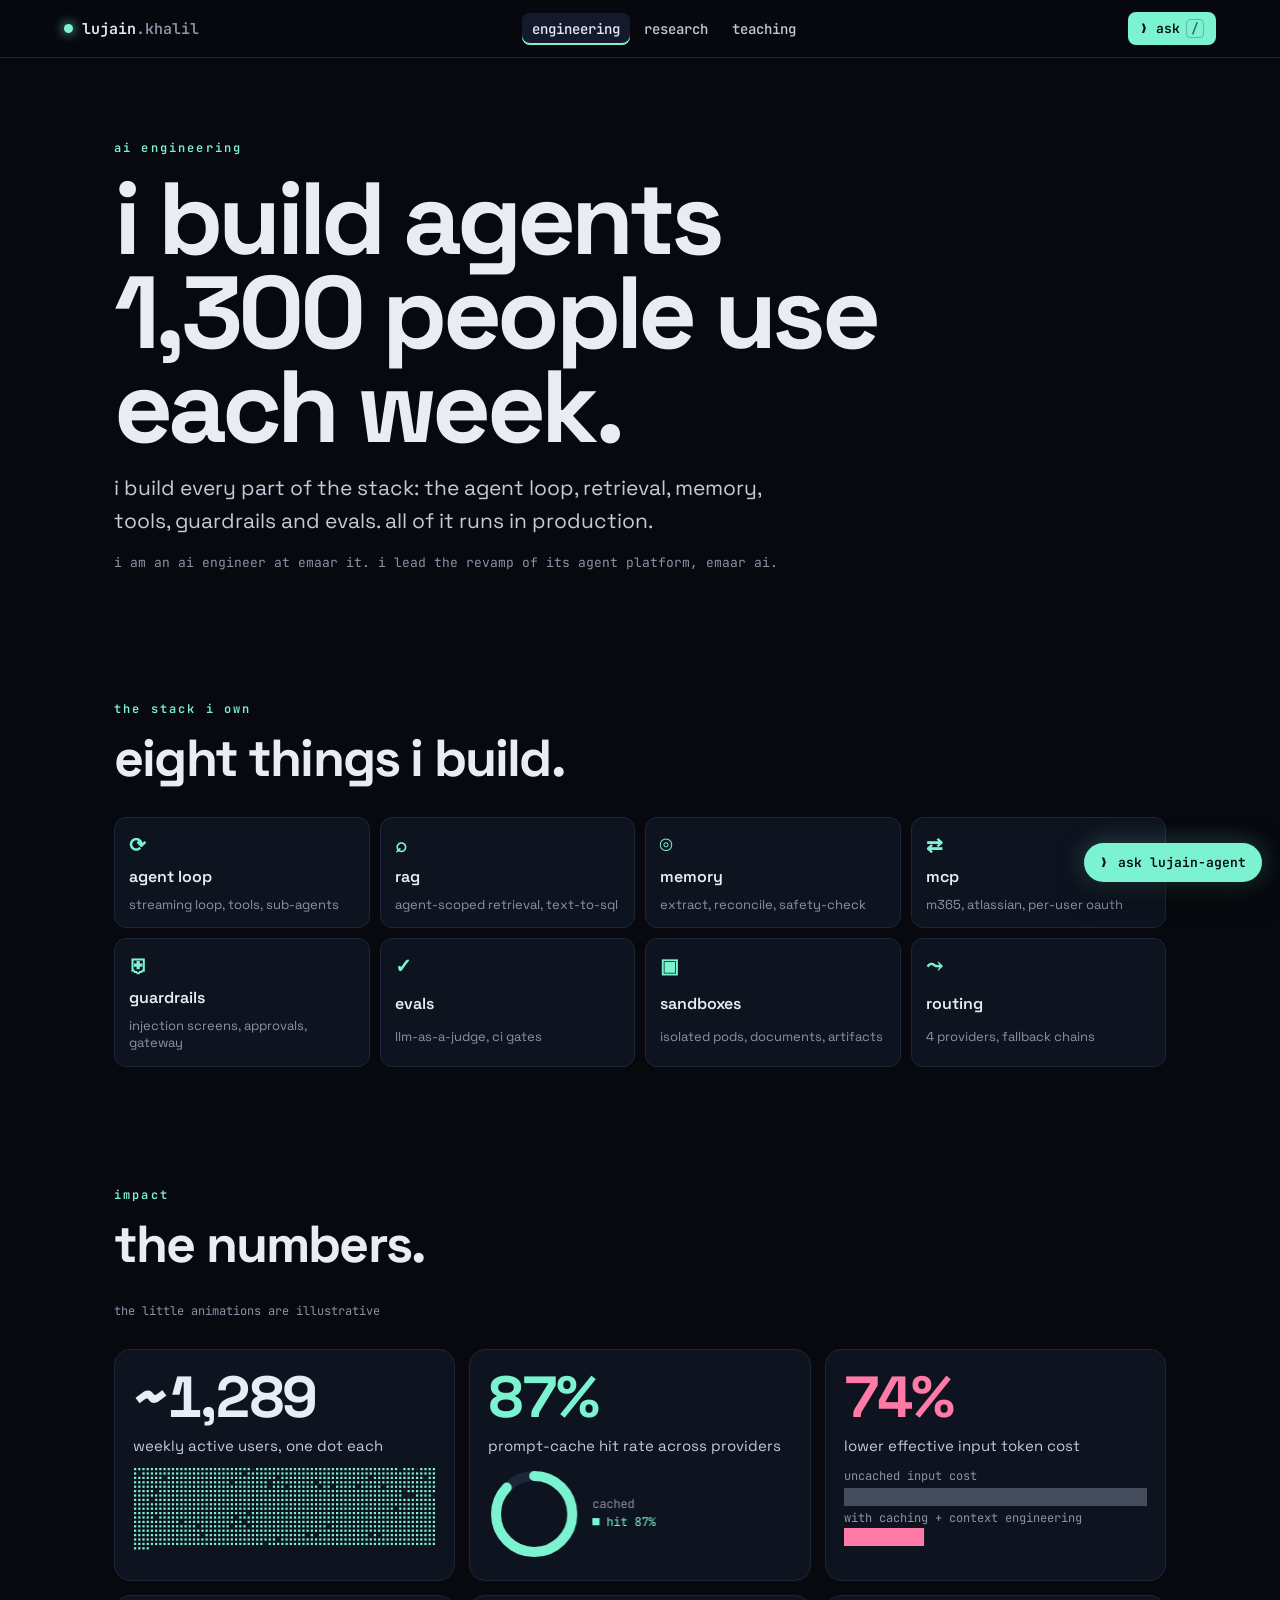
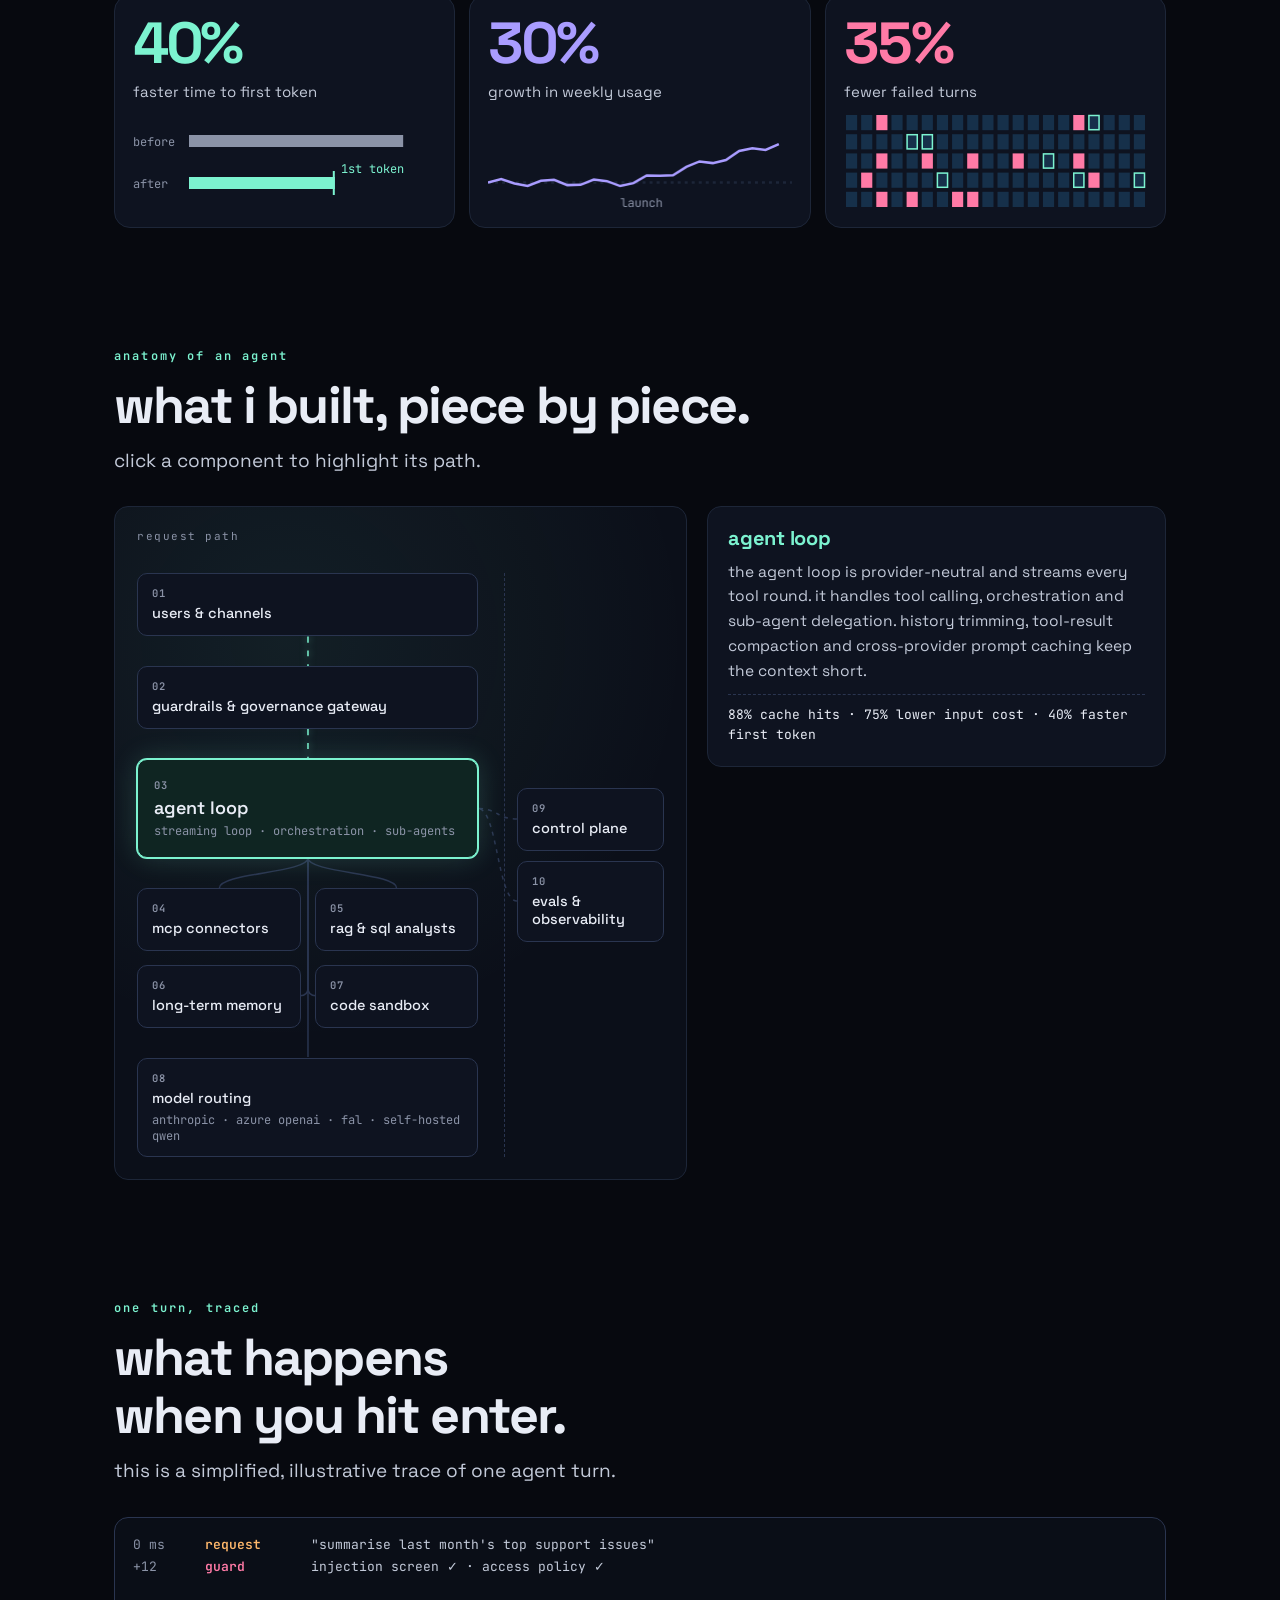
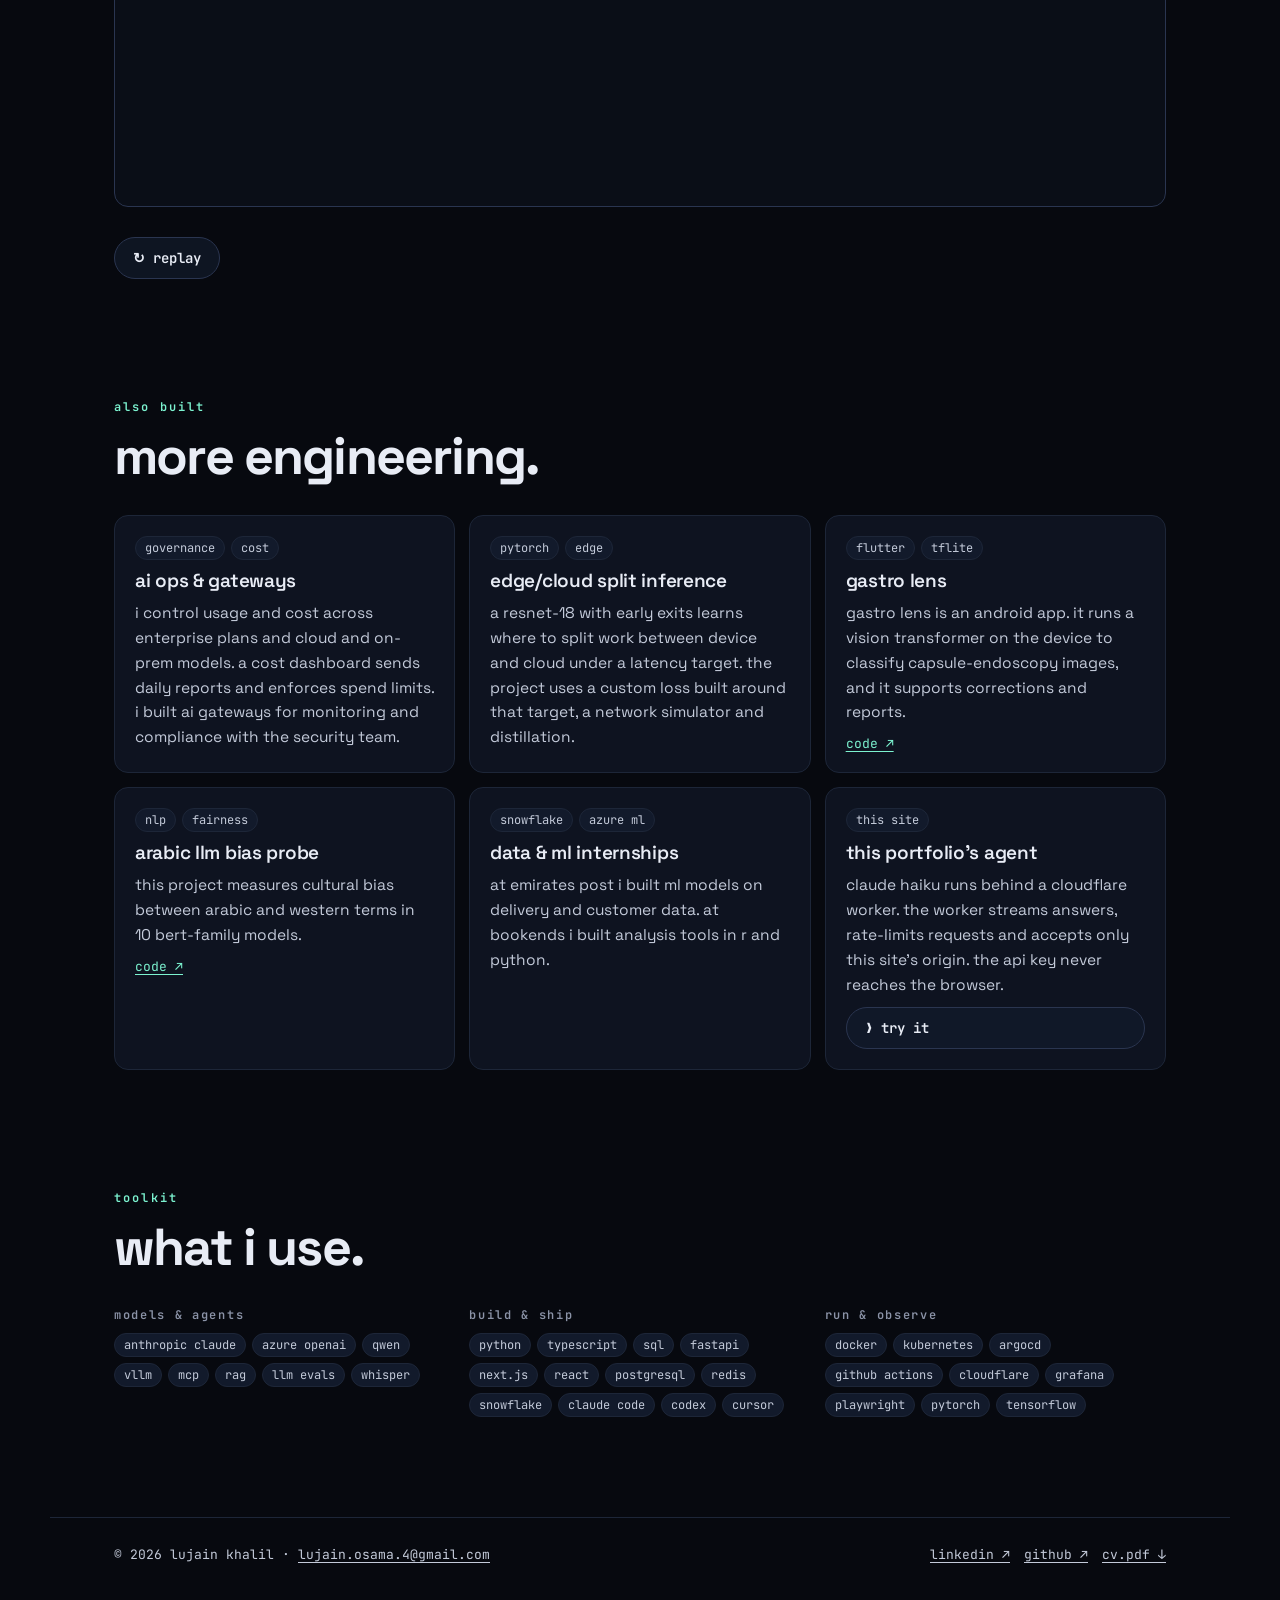
==== commit 5be9360d: "Rewrite site copy to remove AI writing patterns and lowercase all text Rewrite fragments as whole se" ====
--- a/engineering/index.html
+++ b/engineering/index.html
@@ -3,12 +3,12 @@
 <head>
 <meta charset="utf-8">
 <meta name="viewport" content="width=device-width,initial-scale=1,viewport-fit=cover">
-<title>AI Engineering · Lujain Khalil</title>
-<meta name="description" content="How Lujain Khalil builds production LLM agents: streaming agent harness, RAG, long-term memory, MCP, guardrails, sandboxes and evals.">
+<title>ai engineering · lujain khalil</title>
+<meta name="description" content="how lujain khalil builds production llm agents: streaming agent loop, rag, long-term memory, mcp, guardrails, sandboxes and evals.">
 <meta name="theme-color" content="#07090f">
 <link rel="canonical" href="https://lujain-khalil.github.io/engineering/">
-<meta property="og:type" content="website"><meta property="og:title" content="AI Engineering · Lujain Khalil">
-<meta property="og:description" content="Agent harnesses, RAG, memory, MCP, guardrails and evals in production.">
+<meta property="og:type" content="website"><meta property="og:title" content="ai engineering · lujain khalil">
+<meta property="og:description" content="how i build agent loops, rag, memory, mcp, guardrails and evals for production.">
 <meta property="og:url" content="https://lujain-khalil.github.io/engineering/"><meta property="og:image" content="https://lujain-khalil.github.io/assets/img/og.png">
 <meta name="twitter:card" content="summary_large_image">
 <link rel="icon" href="../assets/img/favicon.svg" type="image/svg+xml">
@@ -18,10 +18,10 @@
 <script>document.documentElement.classList.replace('no-js','js')</script>
 </head>
 <body class="p-eng" data-root="../">
-<a class="skip" href="#main">Skip to content</a>
+<a class="skip" href="#main">skip to content</a>
 <header class="nav solid">
   <a class="brand" href="../"><span class="dot" aria-hidden="true"></span><span>lujain<span class="muted">.khalil</span></span></a>
-  <nav aria-label="Pages"><ul>
+  <nav aria-label="pages"><ul>
     <li><a class="nl" href="./" aria-current="page">engineering</a></li>
     <li><a class="nl" href="../research/">research</a></li>
     <li><a class="nl" href="../teaching/">teaching</a></li>
@@ -31,31 +31,31 @@
 
 <main id="main">
 <header class="phead">
-  <p class="kicker">AI engineering</p>
-  <h1>I build agents<br>that do real work.</h1>
-  <p class="lede">Harness, retrieval, memory, tools, guardrails, evals. The whole stack, end to end, in production.</p>
-  <p class="ctx"><span>currently: AI Engineer at Emaar IT, leading the revamp of its agent platform, EMAAR AI</span></p>
+  <p class="kicker">ai engineering</p>
+  <h1>i build agents<br>1,300 people use<br>each week.</h1>
+  <p class="lede">i build every part of the stack: the agent loop, retrieval, memory, tools, guardrails and evals. all of it runs in production.</p>
+  <p class="ctx"><span>i am an ai engineer at emaar it. i lead the revamp of its agent platform, emaar ai.</span></p>
 </header>
 
 <section class="section" aria-labelledby="k-h">
-  <div class="head"><p class="kicker">The stack I own</p><h2 id="k-h">Eight things I build.</h2></div>
+  <div class="head"><p class="kicker">the stack i own</p><h2 id="k-h">eight things i build.</h2></div>
   <div class="caps">
-    <button class="cap" type="button" data-go="harness"><span class="gl" aria-hidden="true">⟳</span><b>Agent harness</b><span>streaming loop, tools, sub-agents</span></button>
-    <button class="cap" type="button" data-go="rag"><span class="gl" aria-hidden="true">⌕</span><b>RAG</b><span>agent-scoped retrieval, text-to-SQL</span></button>
-    <button class="cap" type="button" data-go="memory"><span class="gl" aria-hidden="true">◎</span><b>Memory</b><span>extract, reconcile, safety-check</span></button>
-    <button class="cap" type="button" data-go="mcp"><span class="gl" aria-hidden="true">⇄</span><b>MCP</b><span>M365, Atlassian, per-user OAuth</span></button>
-    <button class="cap" type="button" data-go="guardrails"><span class="gl" aria-hidden="true">⛨</span><b>Guardrails</b><span>injection screens, approvals, gateway</span></button>
-    <button class="cap" type="button" data-go="evals"><span class="gl" aria-hidden="true">✓</span><b>Evals</b><span>LLM-as-a-judge, CI gates</span></button>
-    <button class="cap" type="button" data-go="sandbox"><span class="gl" aria-hidden="true">▣</span><b>Sandboxes</b><span>isolated pods, documents, artifacts</span></button>
-    <button class="cap" type="button" data-go="models"><span class="gl" aria-hidden="true">⤳</span><b>Routing</b><span>4 providers, fallback chains</span></button>
+    <button class="cap" type="button" data-go="harness"><span class="gl" aria-hidden="true">⟳</span><b>agent loop</b><span>streaming loop, tools, sub-agents</span></button>
+    <button class="cap" type="button" data-go="rag"><span class="gl" aria-hidden="true">⌕</span><b>rag</b><span>agent-scoped retrieval, text-to-sql</span></button>
+    <button class="cap" type="button" data-go="memory"><span class="gl" aria-hidden="true">◎</span><b>memory</b><span>extract, reconcile, safety-check</span></button>
+    <button class="cap" type="button" data-go="mcp"><span class="gl" aria-hidden="true">⇄</span><b>mcp</b><span>m365, atlassian, per-user oauth</span></button>
+    <button class="cap" type="button" data-go="guardrails"><span class="gl" aria-hidden="true">⛨</span><b>guardrails</b><span>injection screens, approvals, gateway</span></button>
+    <button class="cap" type="button" data-go="evals"><span class="gl" aria-hidden="true">✓</span><b>evals</b><span>llm-as-a-judge, ci gates</span></button>
+    <button class="cap" type="button" data-go="sandbox"><span class="gl" aria-hidden="true">▣</span><b>sandboxes</b><span>isolated pods, documents, artifacts</span></button>
+    <button class="cap" type="button" data-go="models"><span class="gl" aria-hidden="true">⤳</span><b>routing</b><span>4 providers, fallback chains</span></button>
   </div>
 </section>
 
 <section class="section" aria-labelledby="n-h">
-  <div class="head"><p class="kicker">Impact</p><h2 id="n-h">The numbers.</h2></div>
+  <div class="head"><p class="kicker">impact</p><h2 id="n-h">the numbers.</h2></div>
   <p class="note">the little animations are illustrative</p>
   <div class="nums">
-    <div class="num"><b class="big" data-count="1300" data-prefix="~">~1,300</b><span class="lbl">weekly active users. One dot each.</span><canvas data-viz="users" data-n="1300" aria-hidden="true"></canvas></div>
+    <div class="num"><b class="big" data-count="1300" data-prefix="~">~1,300</b><span class="lbl">weekly active users, one dot each</span><canvas data-viz="users" data-n="1300" aria-hidden="true"></canvas></div>
     <div class="num"><b class="big c0" data-count="88" data-suffix="%">88%</b><span class="lbl">prompt-cache hit rate across providers</span><canvas data-viz="ring" data-pct="0.88" aria-hidden="true"></canvas></div>
     <div class="num"><b class="big c3" data-count="75" data-suffix="%">75%</b><span class="lbl">lower effective input token cost</span><canvas data-viz="shrink" data-cut="0.75" aria-hidden="true"></canvas></div>
     <div class="num"><b class="big c0" data-count="40" data-suffix="%">40%</b><span class="lbl">faster time to first token</span><canvas data-viz="race" data-faster="0.40" aria-hidden="true"></canvas></div>
@@ -65,43 +65,43 @@
 </section>
 
 <section class="section" aria-labelledby="a-h">
-  <div class="head"><p class="kicker">Anatomy of an agent</p><h2 id="a-h">What I built, piece by piece.</h2><p class="sub">Click a component to light up its path.</p></div>
+  <div class="head"><p class="kicker">anatomy of an agent</p><h2 id="a-h">what i built, piece by piece.</h2><p class="sub">click a component to highlight its path.</p></div>
   <div class="arch">
-    <div class="arch-diagram" role="group" aria-label="Agent platform architecture. Select a component.">
+    <div class="arch-diagram" role="group" aria-label="agent platform architecture. select a component.">
       <div class="lane-label" aria-hidden="true">request path</div>
-      <button class="node n-user" type="button" data-node="users" aria-controls="node-users"><span class="nk">01</span>Users &amp; channels</button>
-      <button class="node n-guard" type="button" data-node="guardrails" aria-controls="node-guardrails"><span class="nk">02</span>Guardrails &amp; governance gateway</button>
-      <button class="node n-harness" type="button" data-node="harness" aria-controls="node-harness"><span class="nk">03</span>Agent harness<small>streaming loop · orchestration · sub-agents</small></button>
+      <button class="node n-user" type="button" data-node="users" aria-controls="node-users"><span class="nk">01</span>users &amp; channels</button>
+      <button class="node n-guard" type="button" data-node="guardrails" aria-controls="node-guardrails"><span class="nk">02</span>guardrails &amp; governance gateway</button>
+      <button class="node n-harness" type="button" data-node="harness" aria-controls="node-harness"><span class="nk">03</span>agent loop<small>streaming loop · orchestration · sub-agents</small></button>
       <div class="tools">
-        <button class="node" type="button" data-node="mcp" aria-controls="node-mcp"><span class="nk">04</span>MCP connectors</button>
-        <button class="node" type="button" data-node="rag" aria-controls="node-rag"><span class="nk">05</span>RAG &amp; SQL analysts</button>
-        <button class="node" type="button" data-node="memory" aria-controls="node-memory"><span class="nk">06</span>Long-term memory</button>
-        <button class="node" type="button" data-node="sandbox" aria-controls="node-sandbox"><span class="nk">07</span>Code sandbox</button>
+        <button class="node" type="button" data-node="mcp" aria-controls="node-mcp"><span class="nk">04</span>mcp connectors</button>
+        <button class="node" type="button" data-node="rag" aria-controls="node-rag"><span class="nk">05</span>rag &amp; sql analysts</button>
+        <button class="node" type="button" data-node="memory" aria-controls="node-memory"><span class="nk">06</span>long-term memory</button>
+        <button class="node" type="button" data-node="sandbox" aria-controls="node-sandbox"><span class="nk">07</span>code sandbox</button>
       </div>
-      <button class="node n-models" type="button" data-node="models" aria-controls="node-models"><span class="nk">08</span>Model routing<small>Anthropic · Azure OpenAI · Fal · self-hosted Qwen</small></button>
+      <button class="node n-models" type="button" data-node="models" aria-controls="node-models"><span class="nk">08</span>model routing<small>anthropic · azure openai · fal · self-hosted qwen</small></button>
       <div class="side">
-        <button class="node" type="button" data-node="control" aria-controls="node-control"><span class="nk">09</span>Control plane</button>
-        <button class="node" type="button" data-node="evals" aria-controls="node-evals"><span class="nk">10</span>Evals &amp; observability</button>
+        <button class="node" type="button" data-node="control" aria-controls="node-control"><span class="nk">09</span>control plane</button>
+        <button class="node" type="button" data-node="evals" aria-controls="node-evals"><span class="nk">10</span>evals &amp; observability</button>
       </div>
     </div>
     <div class="arch-panel" aria-live="polite">
-      <article class="node-detail" id="node-users"><h3>Users &amp; channels</h3><p>Staff chat with agents, build their own custom agents, and run departmental workflows that were turned into agents.</p><p class="fig">~1,300 weekly active users</p></article>
-      <article class="node-detail" id="node-guardrails"><h3>Guardrails</h3><p>Prompt-injection screening, human approval for write actions and a memory safety gate. A governance gateway applies egress allowlists, usage limits and audit logs to every tool, retrieval and web call.</p><p class="fig">access by department, grade and directory group</p></article>
-      <article class="node-detail" id="node-harness"><h3>Agent harness</h3><p>A provider-neutral streaming agent loop: tool calling, orchestration and sub-agent delegation. Every tool round streams. History trimming, tool-result compaction and cross-provider prompt caching keep context lean.</p><p class="fig">88% cache hits · 75% lower input cost · 40% faster first token</p></article>
-      <article class="node-detail" id="node-mcp"><h3>MCP connectors</h3><p>Model Context Protocol connectors for Microsoft 365, Atlassian and more, with per-user OAuth, an encrypted credential vault and approval before any write.</p></article>
-      <article class="node-detail" id="node-rag"><h3>RAG &amp; SQL analysts</h3><p>Retrieval over agent-scoped knowledge bases. Analyst agents run text-to-SQL through a read-only, row-capped query layer, so they answer business questions without ever changing data.</p></article>
-      <article class="node-detail" id="node-memory"><h3>Long-term memory</h3><p>Extracts, reconciles and safety-checks per-user memories, so agents carry useful context across conversations.</p></article>
-      <article class="node-detail" id="node-sandbox"><h3>Code sandbox</h3><p>Warm pools of network-isolated Kubernetes pods where agents run code to produce Office documents, PDFs and interactive web artifacts.</p></article>
-      <article class="node-detail" id="node-models"><h3>Model routing</h3><p>Routing and fallback chains live in the database, so a model can be swapped or failed over without a redeploy. High-volume work runs on on-prem models.</p></article>
-      <article class="node-detail" id="node-control"><h3>Control plane</h3><p>Hot-reloads models, agents, prompts and access rules without redeployment.</p></article>
-      <article class="node-detail" id="node-evals"><h3>Evals &amp; observability</h3><p>An LLM-as-a-judge harness across models with versioned prompts and tool schemas, plus automated tests, CI gates and Grafana dashboards on time to first token, tool errors and spend.</p><p class="fig">35% fewer failed turns</p></article>
+      <article class="node-detail" id="node-users"><h3>users &amp; channels</h3><p>staff chat with agents, build their own custom agents, and run departmental workflows that were turned into agents.</p><p class="fig">~1,300 weekly active users</p></article>
+      <article class="node-detail" id="node-guardrails"><h3>guardrails</h3><p>prompt-injection screening, human approval for write actions and a memory safety gate. a governance gateway applies egress allowlists, usage limits and audit logs to every tool, retrieval and web call.</p><p class="fig">access by department, grade and directory group</p></article>
+      <article class="node-detail" id="node-harness"><h3>agent loop</h3><p>the agent loop is provider-neutral and streams every tool round. it handles tool calling, orchestration and sub-agent delegation. history trimming, tool-result compaction and cross-provider prompt caching keep the context short.</p><p class="fig">88% cache hits · 75% lower input cost · 40% faster first token</p></article>
+      <article class="node-detail" id="node-mcp"><h3>mcp connectors</h3><p>model context protocol connectors link agents to microsoft 365, atlassian and other services. each user signs in with their own oauth account. credentials sit in an encrypted vault, and every write needs approval.</p></article>
+      <article class="node-detail" id="node-rag"><h3>rag &amp; sql analysts</h3><p>each agent retrieves from its own knowledge base. analyst agents run text-to-sql through a read-only, row-capped query layer, so they answer business questions and cannot change data.</p></article>
+      <article class="node-detail" id="node-memory"><h3>long-term memory</h3><p>the memory service extracts, reconciles and safety-checks memories for each user. agents keep that context across conversations.</p></article>
+      <article class="node-detail" id="node-sandbox"><h3>code sandbox</h3><p>agents run code in warm pools of network-isolated kubernetes pods. the code produces office documents, pdfs and interactive web artifacts.</p></article>
+      <article class="node-detail" id="node-models"><h3>model routing</h3><p>the database stores routing and fallback chains, so i can swap or fail over a model without a redeploy. high-volume work runs on on-prem models.</p></article>
+      <article class="node-detail" id="node-control"><h3>control plane</h3><p>the control plane hot-reloads models, agents, prompts and access rules without a redeploy.</p></article>
+      <article class="node-detail" id="node-evals"><h3>evals &amp; observability</h3><p>an llm-as-a-judge eval suite tests each model against versioned prompts and tool schemas. the platform also has automated tests, ci gates and grafana dashboards for time to first token, tool errors and spend.</p><p class="fig">35% fewer failed turns</p></article>
     </div>
   </div>
 </section>
 
 <section class="section" aria-labelledby="t-h">
-  <div class="head"><p class="kicker">One turn, traced</p><h2 id="t-h">What happens when you hit enter.</h2><p class="sub">A simplified, illustrative trace of a single agent turn.</p></div>
-  <div class="trace" id="trace" role="img" aria-label="Illustrative trace of one agent turn: guardrail check, memory recall, retrieval, a SQL tool call, an approval gate and a streamed answer.">
+  <div class="head"><p class="kicker">one turn, traced</p><h2 id="t-h">what happens when you hit enter.</h2><p class="sub">this is a simplified, illustrative trace of one agent turn.</p></div>
+  <div class="trace" id="trace" role="img" aria-label="illustrative trace of one agent turn: guardrail check, memory recall, retrieval, a sql tool call, an approval gate and a streamed answer.">
     <div class="row"><span class="t">0 ms</span><span class="k c2">request</span><span class="v">"summarise last month's top support issues"</span></div>
     <div class="row"><span class="t">+12</span><span class="k c3">guard</span><span class="v">injection screen ✓ · access policy ✓</span></div>
     <div class="row"><span class="t">+30</span><span class="k c1">memory</span><span class="v">recalled 2 user preferences</span></div>
@@ -117,29 +117,29 @@
 </section>
 
 <section class="section" aria-labelledby="o-h">
-  <div class="head"><p class="kicker">Also built</p><h2 id="o-h">More engineering.</h2></div>
+  <div class="head"><p class="kicker">also built</p><h2 id="o-h">more engineering.</h2></div>
   <div class="grid">
-    <div class="card"><p class="tags"><span>governance</span><span>cost</span></p><h3>AI ops &amp; gateways</h3><p>Usage and cost control across enterprise plans and cloud and on-prem models. A cost dashboard with daily reports and spend limits. AI gateways for monitoring and compliance, built with security.</p></div>
-    <div class="card"><p class="tags"><span>PyTorch</span><span>edge</span></p><h3>Edge/cloud split inference</h3><p>A ResNet-18 with early exits that learns where to split work between device and cloud under a latency SLO. Custom SLO-aware loss, network simulator, distillation.</p></div>
-    <div class="card"><p class="tags"><span>Flutter</span><span>TFLite</span></p><h3>Gastro Lens</h3><p>An Android app for an on-device vision transformer that classifies capsule-endoscopy images, with corrections and reports.</p><a class="linkline" href="https://github.com/lujain-khalil/gastro_lens" target="_blank" rel="noopener">code ↗</a></div>
-    <div class="card"><p class="tags"><span>NLP</span><span>fairness</span></p><h3>Arabic LLM bias probe</h3><p>Measures cultural bias between Arabic and Western terms across 10 BERT-family models.</p><a class="linkline" href="https://github.com/lujain-khalil/Arabic-LLMs-Bias-Eval" target="_blank" rel="noopener">code ↗</a></div>
-    <div class="card"><p class="tags"><span>Snowflake</span><span>Azure ML</span></p><h3>Data &amp; ML internships</h3><p>Emirates Post: ML models on delivery and customer data. BookEnds: analysis tools in R and Python.</p></div>
-    <div class="card"><p class="tags"><span>this site</span></p><h3>This portfolio's agent</h3><p>Claude Haiku behind a Cloudflare Worker: streaming, rate-limited, origin-locked, key never in the browser.</p><button class="btn" type="button" data-open-agent>❯ try it</button></div>
+    <div class="card"><p class="tags"><span>governance</span><span>cost</span></p><h3>ai ops &amp; gateways</h3><p>i control usage and cost across enterprise plans and cloud and on-prem models. a cost dashboard sends daily reports and enforces spend limits. i built ai gateways for monitoring and compliance with the security team.</p></div>
+    <div class="card"><p class="tags"><span>pytorch</span><span>edge</span></p><h3>edge/cloud split inference</h3><p>a resnet-18 with early exits learns where to split work between device and cloud under a latency target. the project uses a custom loss built around that target, a network simulator and distillation.</p></div>
+    <div class="card"><p class="tags"><span>flutter</span><span>tflite</span></p><h3>gastro lens</h3><p>gastro lens is an android app. it runs a vision transformer on the device to classify capsule-endoscopy images, and it supports corrections and reports.</p><a class="linkline" href="https://github.com/lujain-khalil/gastro_lens" target="_blank" rel="noopener">code ↗</a></div>
+    <div class="card"><p class="tags"><span>nlp</span><span>fairness</span></p><h3>arabic llm bias probe</h3><p>this project measures cultural bias between arabic and western terms in 10 bert-family models.</p><a class="linkline" href="https://github.com/lujain-khalil/Arabic-LLMs-Bias-Eval" target="_blank" rel="noopener">code ↗</a></div>
+    <div class="card"><p class="tags"><span>snowflake</span><span>azure ml</span></p><h3>data &amp; ml internships</h3><p>at emirates post i built ml models on delivery and customer data. at bookends i built analysis tools in r and python.</p></div>
+    <div class="card"><p class="tags"><span>this site</span></p><h3>this portfolio's agent</h3><p>claude haiku runs behind a cloudflare worker. the worker streams answers, rate-limits requests and accepts only this site's origin. the api key never reaches the browser.</p><button class="btn" type="button" data-open-agent>❯ try it</button></div>
   </div>
 </section>
 
 <section class="section" aria-labelledby="s-h">
-  <div class="head"><p class="kicker">Toolkit</p><h2 id="s-h">What I reach for.</h2></div>
+  <div class="head"><p class="kicker">toolkit</p><h2 id="s-h">what i use.</h2></div>
   <div class="stackgrp">
-    <div><h3>models &amp; agents</h3><p class="tags"><span>Anthropic Claude</span><span>Azure OpenAI</span><span>Qwen</span><span>vLLM</span><span>MCP</span><span>RAG</span><span>LLM evals</span><span>Whisper</span></p></div>
-    <div><h3>build &amp; ship</h3><p class="tags"><span>Python</span><span>TypeScript</span><span>SQL</span><span>FastAPI</span><span>Next.js</span><span>React</span><span>PostgreSQL</span><span>Redis</span><span>Snowflake</span><span>Claude Code</span><span>Codex</span><span>Cursor</span></p></div>
-    <div><h3>run &amp; observe</h3><p class="tags"><span>Docker</span><span>Kubernetes</span><span>ArgoCD</span><span>GitHub Actions</span><span>Cloudflare</span><span>Grafana</span><span>Playwright</span><span>PyTorch</span><span>TensorFlow</span></p></div>
+    <div><h3>models &amp; agents</h3><p class="tags"><span>anthropic claude</span><span>azure openai</span><span>qwen</span><span>vllm</span><span>mcp</span><span>rag</span><span>llm evals</span><span>whisper</span></p></div>
+    <div><h3>build &amp; ship</h3><p class="tags"><span>python</span><span>typescript</span><span>sql</span><span>fastapi</span><span>next.js</span><span>react</span><span>postgresql</span><span>redis</span><span>snowflake</span><span>claude code</span><span>codex</span><span>cursor</span></p></div>
+    <div><h3>run &amp; observe</h3><p class="tags"><span>docker</span><span>kubernetes</span><span>argocd</span><span>github actions</span><span>cloudflare</span><span>grafana</span><span>playwright</span><span>pytorch</span><span>tensorflow</span></p></div>
   </div>
 </section>
 </main>
 
 <footer class="foot">
-  <span>© 2026 Lujain Khalil · <a href="mailto:lujain.osama.4@gmail.com">lujain.osama.4@gmail.com</a></span>
+  <span>© 2026 lujain khalil · <a href="mailto:lujain.osama.4@gmail.com">lujain.osama.4@gmail.com</a></span>
   <ul><li><a href="https://www.linkedin.com/in/lujain-khalil" target="_blank" rel="noopener">linkedin ↗</a></li><li><a href="https://github.com/lujain-khalil" target="_blank" rel="noopener">github ↗</a></li><li><a href="../cv/Lujain-Khalil-CV.pdf" download>cv.pdf ↓</a></li></ul>
 </footer>
 <script src="../assets/js/config.js?v=5"></script>
--- a/assets/css/site.css
+++ b/assets/css/site.css
@@ -63,7 +63,7 @@
 /* ---------- layout ---------- */
 .wrap { max-width: var(--maxw); margin: 0 auto; padding: 0 var(--gutter) }
 .section { max-width: var(--maxw); margin: 0 auto; padding: clamp(72px, 10vw, 120px) var(--gutter) 0; display: grid; grid-template-columns: minmax(0, 1fr); gap: 30px }
-.kicker { font: 600 12px var(--mono); letter-spacing: .18em; text-transform: uppercase; color: var(--accent) }
+.kicker { font: 600 12px var(--mono); letter-spacing: .18em; color: var(--accent) }
 .section h2 { font-size: clamp(30px, 4.6vw, 52px); font-weight: 700; letter-spacing: -0.035em; text-wrap: balance }
 .sub { color: var(--ink-2); font-size: clamp(16px, 1.6vw, 19px); max-width: 60ch }
 .head { display: grid; gap: 12px; max-width: 780px }
@@ -97,7 +97,7 @@
 .hero .lede { font-size: clamp(18px, 2vw, 22px); color: var(--ink-2); max-width: 44ch; text-shadow: 0 1px 12px var(--bg) }
 .ctas { display: flex; flex-wrap: wrap; gap: 10px }
 .cluster-labels { position: absolute; inset: 0; pointer-events: none; z-index: 0 }
-.cl { text-decoration: none; position: absolute; font: 600 11px var(--mono); letter-spacing: .14em; text-transform: uppercase; opacity: 0; transform: translate(-50%, -50%);
+.cl { text-decoration: none; position: absolute; font: 600 11px var(--mono); letter-spacing: .14em; opacity: 0; transform: translate(-50%, -50%);
   transition: opacity 1.2s; white-space: nowrap; padding: 3px 8px; border-radius: 999px; background: rgba(7, 9, 15, .55); pointer-events: none }
 .cl.show { opacity: 1; pointer-events: auto }
 .cl:hover { background: rgba(7, 9, 15, .9); box-shadow: 0 0 0 1px currentColor }
@@ -114,7 +114,7 @@
   background: radial-gradient(circle at 80% 0%, color-mix(in srgb, var(--pc) 14%, transparent), transparent 55%), var(--panel); border: 1px solid var(--line);
   transition: transform .2s, border-color .2s; overflow: hidden; min-height: 300px }
 .portal:hover { transform: translateY(-3px); border-color: var(--pc); color: var(--ink) }
-.portal .pk { font: 600 12px var(--mono); letter-spacing: .16em; text-transform: uppercase; color: var(--pc) }
+.portal .pk { font: 600 12px var(--mono); letter-spacing: .16em; color: var(--pc) }
 .portal h3 { font-size: 28px; letter-spacing: -0.03em }
 .portal p { color: var(--ink-2); font-size: 15px }
 .portal .go { font: 600 13px var(--mono); color: var(--pc); margin-top: auto }
@@ -155,7 +155,7 @@
 .arch-diagram { position: relative; display: grid; grid-template-columns: minmax(0, 1fr) 160px; gap: 30px 26px; padding: 22px; border: 1px solid var(--line); border-radius: var(--radius);
   background: radial-gradient(circle at 30% 20%, rgba(124, 243, 208, .07), transparent 60%), var(--bg-2);
   grid-template-areas: "label label" "user side" "guard side" "harness side" "tools side" "models side" }
-.lane-label { grid-area: label; font: 11px var(--mono); color: var(--muted); letter-spacing: .14em; text-transform: uppercase }
+.lane-label { grid-area: label; font: 11px var(--mono); color: var(--muted); letter-spacing: .14em }
 .node { font: 500 14.5px/1.3 var(--display); color: var(--ink); text-align: left; background: var(--panel); border: 1px solid var(--line-2); border-radius: 10px;
   padding: 12px 14px; cursor: pointer; position: relative; z-index: 1; transition: border-color .15s, background .15s, box-shadow .2s, transform .15s; display: grid; gap: 4px }
 .node:hover { border-color: var(--c0); transform: translateY(-1px) }
@@ -255,7 +255,7 @@
 @media (max-width: 900px) { .coursemap { grid-template-columns: repeat(2, minmax(0, 1fr)) } }
 .course { --cc: var(--c2); background: var(--panel); border: 1px solid var(--line); border-radius: 12px; padding: 14px; display: grid; gap: 8px; align-content: start; min-height: 120px; position: relative; overflow: hidden }
 .course::before { content: ""; position: absolute; inset: 0 auto 0 0; width: 3px; background: var(--cc) }
-.course .ci { font: 600 11px var(--mono); color: var(--cc); letter-spacing: .1em; text-transform: uppercase }
+.course .ci { font: 600 11px var(--mono); color: var(--cc); letter-spacing: .1em }
 .course h3 { font-size: 16px; font-weight: 600 }
 .course.ai { --cc: var(--c0) } .course.sys { --cc: var(--c1) }
 .lead { display: grid; grid-template-columns: repeat(3, minmax(0, 1fr)); gap: 14px }
@@ -339,7 +339,7 @@
 .cap span { font-size: 13px; color: var(--muted); line-height: 1.35 }
 .stackgrp { display: grid; grid-template-columns: repeat(3, minmax(0, 1fr)); gap: 14px }
 @media (max-width: 900px) { .stackgrp { grid-template-columns: minmax(0, 1fr) } }
-.stackgrp h3 { font: 600 12px var(--mono); letter-spacing: .14em; text-transform: uppercase; color: var(--muted); margin-bottom: 10px }
+.stackgrp h3 { font: 600 12px var(--mono); letter-spacing: .14em; color: var(--muted); margin-bottom: 10px }
 
 /* ---------- teaching visuals ---------- */
 .coursewrap { position: relative }
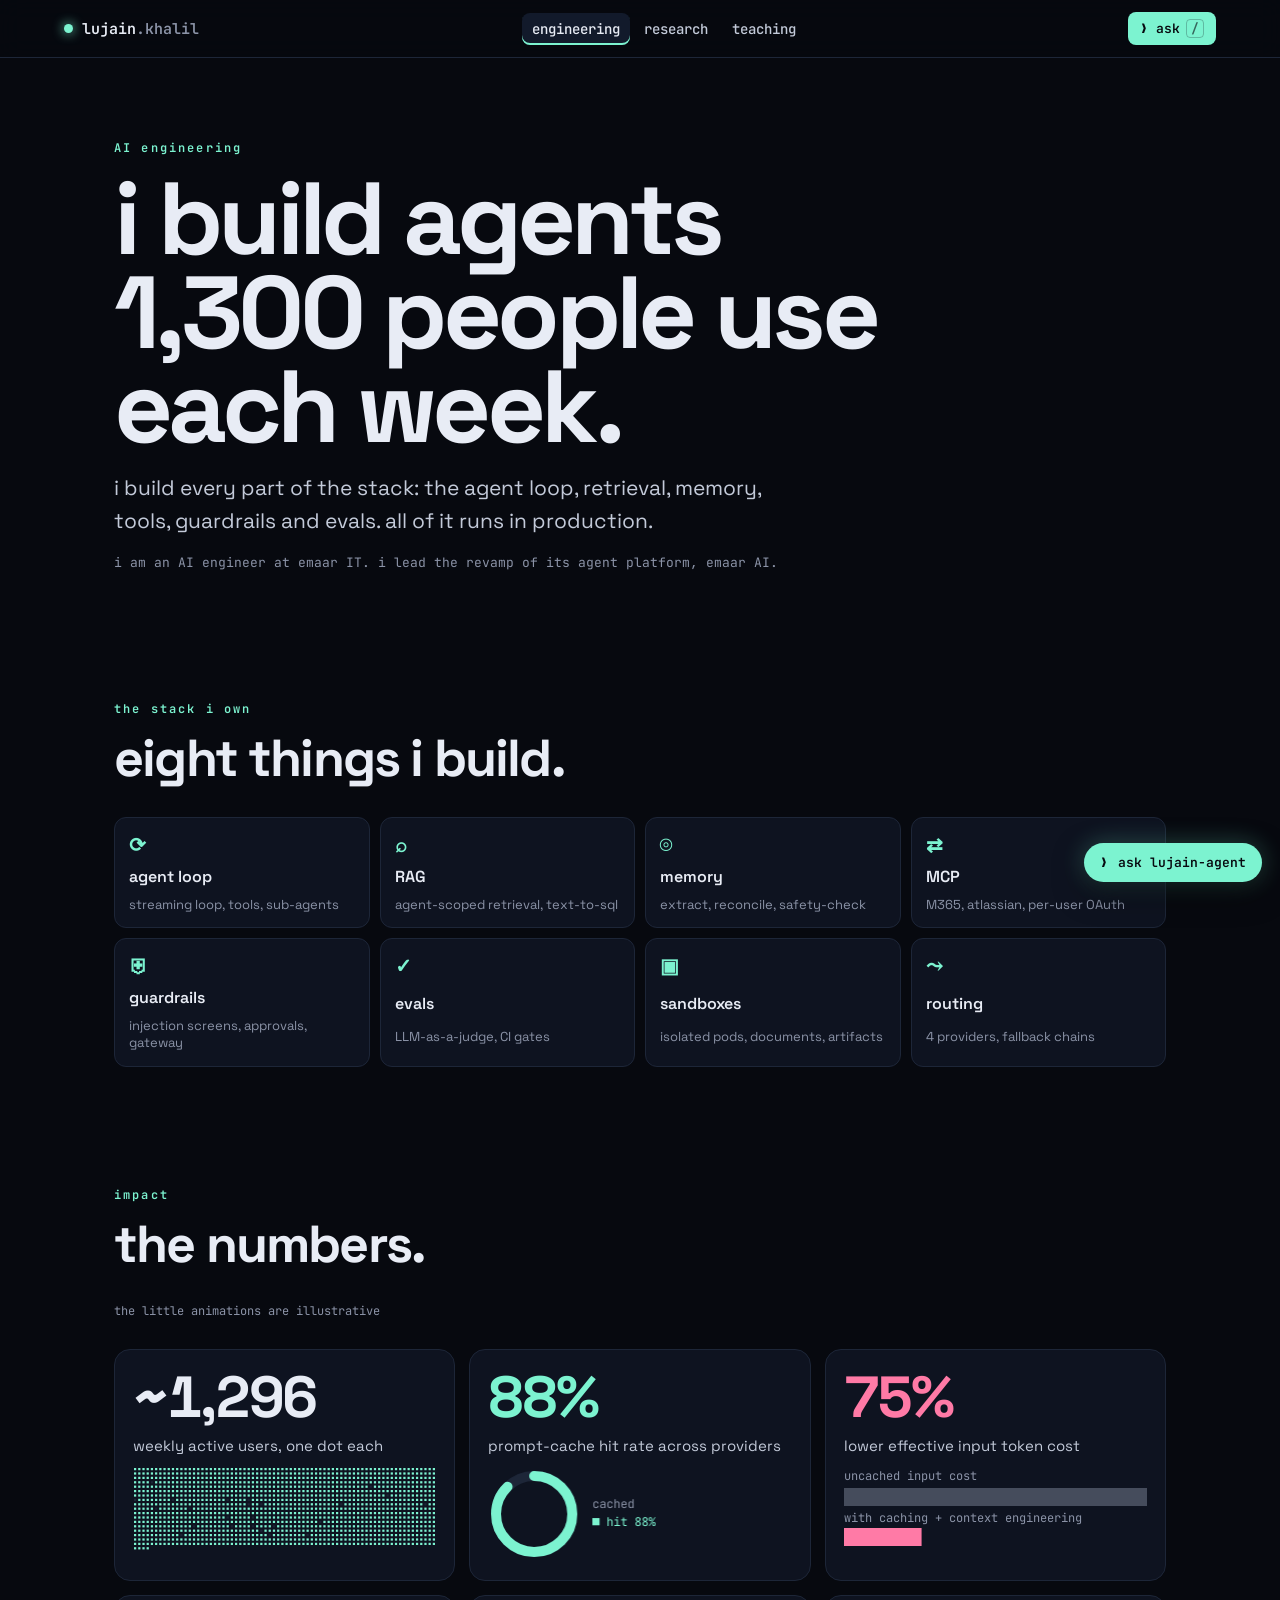
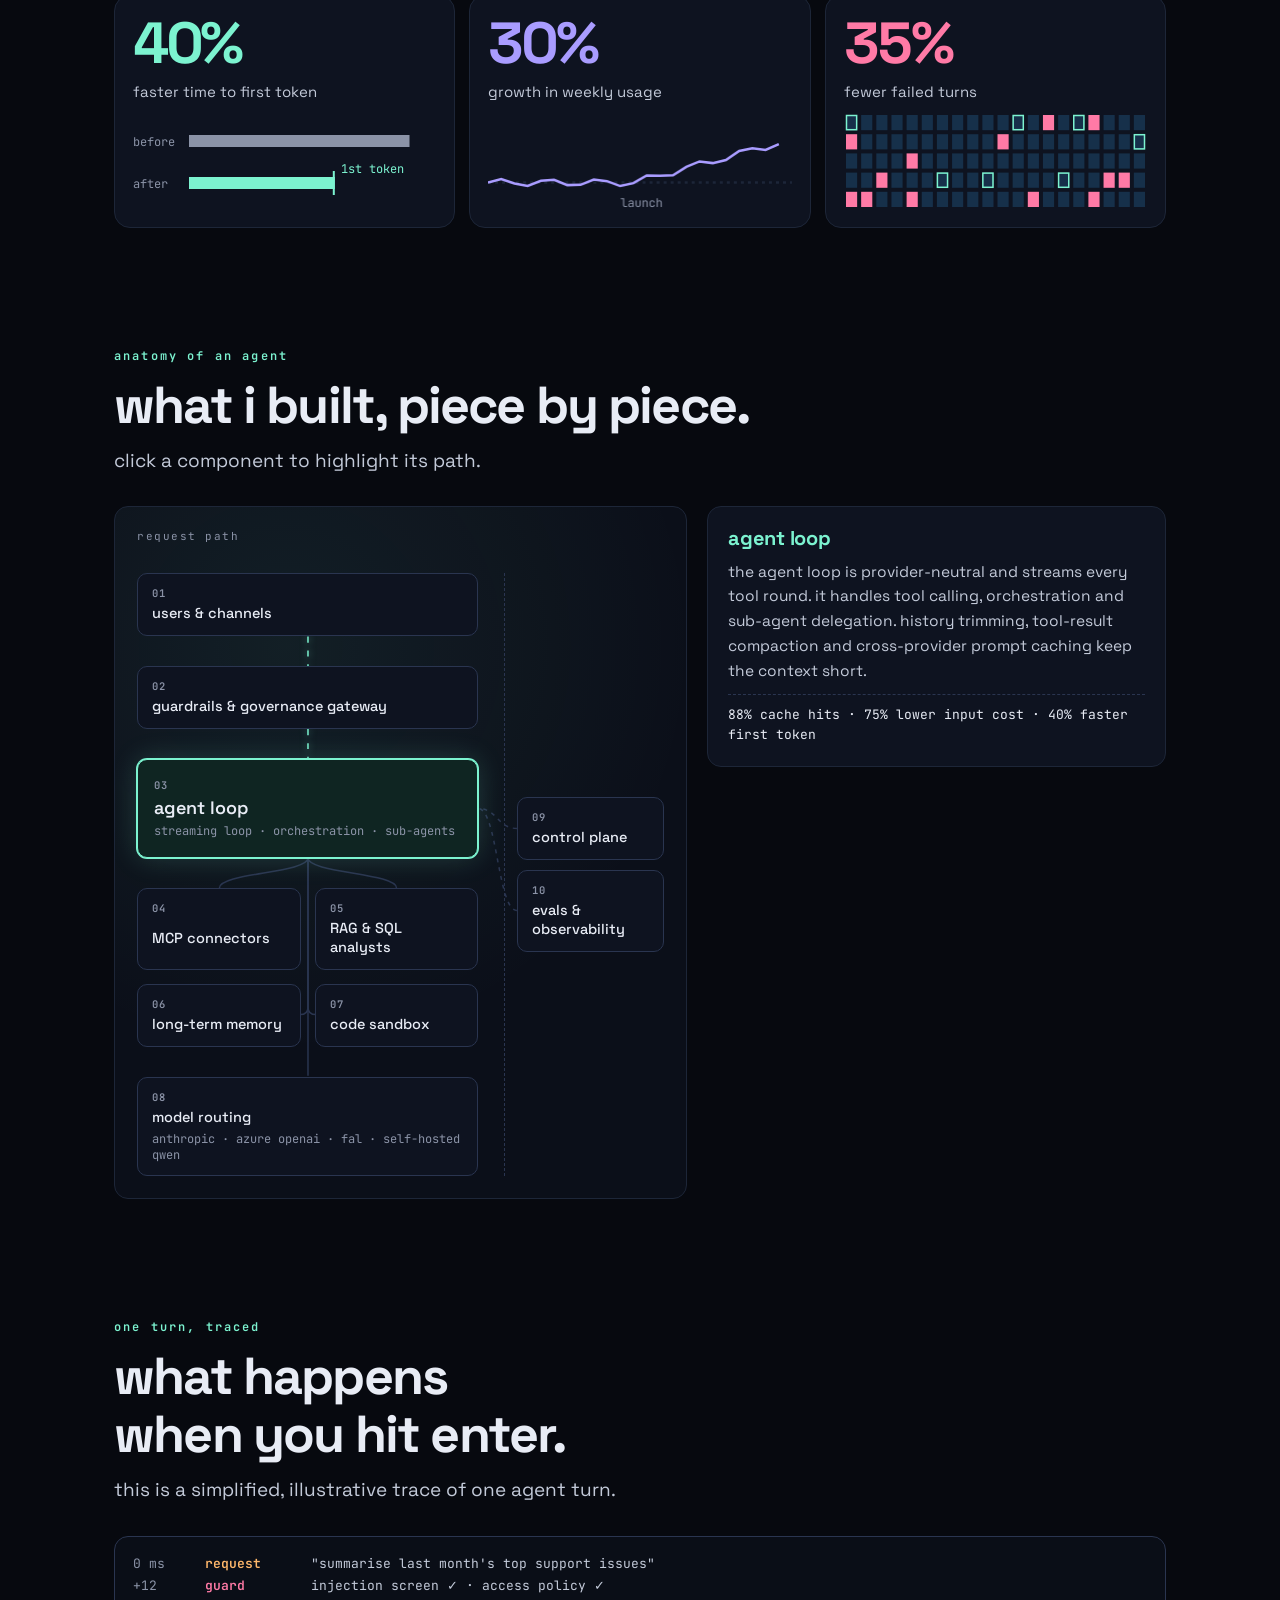
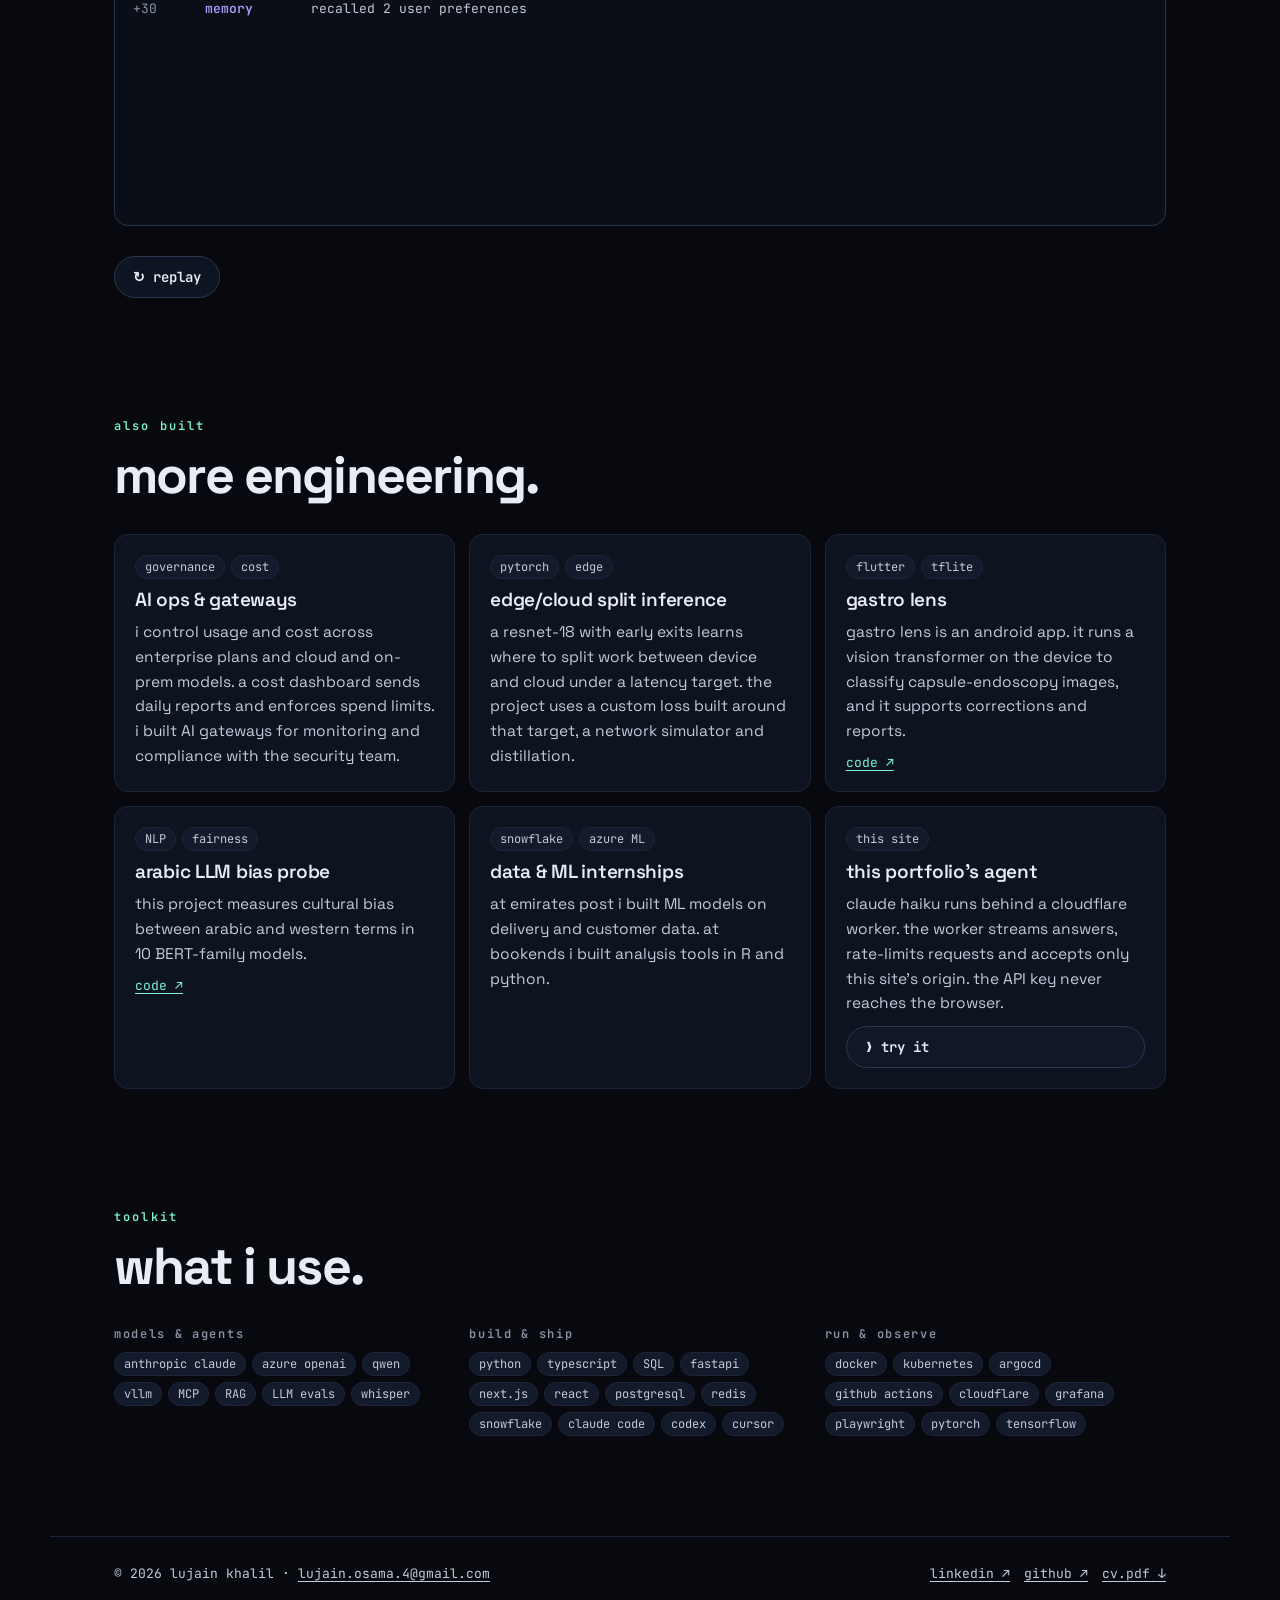
==== commit dee656de: "Keep acronyms like AI and LLM in capitals Restore capitals on acronyms in visible text, titles, meta" ====
--- a/engineering/index.html
+++ b/engineering/index.html
@@ -3,12 +3,12 @@
 <head>
 <meta charset="utf-8">
 <meta name="viewport" content="width=device-width,initial-scale=1,viewport-fit=cover">
-<title>ai engineering · lujain khalil</title>
-<meta name="description" content="how lujain khalil builds production llm agents: streaming agent loop, rag, long-term memory, mcp, guardrails, sandboxes and evals.">
+<title>AI engineering · lujain khalil</title>
+<meta name="description" content="how lujain khalil builds production LLM agents: streaming agent loop, RAG, long-term memory, MCP, guardrails, sandboxes and evals.">
 <meta name="theme-color" content="#07090f">
 <link rel="canonical" href="https://lujain-khalil.github.io/engineering/">
-<meta property="og:type" content="website"><meta property="og:title" content="ai engineering · lujain khalil">
-<meta property="og:description" content="how i build agent loops, rag, memory, mcp, guardrails and evals for production.">
+<meta property="og:type" content="website"><meta property="og:title" content="AI engineering · lujain khalil">
+<meta property="og:description" content="how i build agent loops, RAG, memory, MCP, guardrails and evals for production.">
 <meta property="og:url" content="https://lujain-khalil.github.io/engineering/"><meta property="og:image" content="https://lujain-khalil.github.io/assets/img/og.png">
 <meta name="twitter:card" content="summary_large_image">
 <link rel="icon" href="../assets/img/favicon.svg" type="image/svg+xml">
@@ -31,21 +31,21 @@
 
 <main id="main">
 <header class="phead">
-  <p class="kicker">ai engineering</p>
+  <p class="kicker">AI engineering</p>
   <h1>i build agents<br>1,300 people use<br>each week.</h1>
   <p class="lede">i build every part of the stack: the agent loop, retrieval, memory, tools, guardrails and evals. all of it runs in production.</p>
-  <p class="ctx"><span>i am an ai engineer at emaar it. i lead the revamp of its agent platform, emaar ai.</span></p>
+  <p class="ctx"><span>i am an AI engineer at emaar IT. i lead the revamp of its agent platform, emaar AI.</span></p>
 </header>
 
 <section class="section" aria-labelledby="k-h">
   <div class="head"><p class="kicker">the stack i own</p><h2 id="k-h">eight things i build.</h2></div>
   <div class="caps">
     <button class="cap" type="button" data-go="harness"><span class="gl" aria-hidden="true">⟳</span><b>agent loop</b><span>streaming loop, tools, sub-agents</span></button>
-    <button class="cap" type="button" data-go="rag"><span class="gl" aria-hidden="true">⌕</span><b>rag</b><span>agent-scoped retrieval, text-to-sql</span></button>
+    <button class="cap" type="button" data-go="rag"><span class="gl" aria-hidden="true">⌕</span><b>RAG</b><span>agent-scoped retrieval, text-to-sql</span></button>
     <button class="cap" type="button" data-go="memory"><span class="gl" aria-hidden="true">◎</span><b>memory</b><span>extract, reconcile, safety-check</span></button>
-    <button class="cap" type="button" data-go="mcp"><span class="gl" aria-hidden="true">⇄</span><b>mcp</b><span>m365, atlassian, per-user oauth</span></button>
+    <button class="cap" type="button" data-go="mcp"><span class="gl" aria-hidden="true">⇄</span><b>MCP</b><span>M365, atlassian, per-user OAuth</span></button>
     <button class="cap" type="button" data-go="guardrails"><span class="gl" aria-hidden="true">⛨</span><b>guardrails</b><span>injection screens, approvals, gateway</span></button>
-    <button class="cap" type="button" data-go="evals"><span class="gl" aria-hidden="true">✓</span><b>evals</b><span>llm-as-a-judge, ci gates</span></button>
+    <button class="cap" type="button" data-go="evals"><span class="gl" aria-hidden="true">✓</span><b>evals</b><span>LLM-as-a-judge, CI gates</span></button>
     <button class="cap" type="button" data-go="sandbox"><span class="gl" aria-hidden="true">▣</span><b>sandboxes</b><span>isolated pods, documents, artifacts</span></button>
     <button class="cap" type="button" data-go="models"><span class="gl" aria-hidden="true">⤳</span><b>routing</b><span>4 providers, fallback chains</span></button>
   </div>
@@ -73,8 +73,8 @@
       <button class="node n-guard" type="button" data-node="guardrails" aria-controls="node-guardrails"><span class="nk">02</span>guardrails &amp; governance gateway</button>
       <button class="node n-harness" type="button" data-node="harness" aria-controls="node-harness"><span class="nk">03</span>agent loop<small>streaming loop · orchestration · sub-agents</small></button>
       <div class="tools">
-        <button class="node" type="button" data-node="mcp" aria-controls="node-mcp"><span class="nk">04</span>mcp connectors</button>
-        <button class="node" type="button" data-node="rag" aria-controls="node-rag"><span class="nk">05</span>rag &amp; sql analysts</button>
+        <button class="node" type="button" data-node="mcp" aria-controls="node-mcp"><span class="nk">04</span>MCP connectors</button>
+        <button class="node" type="button" data-node="rag" aria-controls="node-rag"><span class="nk">05</span>RAG &amp; SQL analysts</button>
         <button class="node" type="button" data-node="memory" aria-controls="node-memory"><span class="nk">06</span>long-term memory</button>
         <button class="node" type="button" data-node="sandbox" aria-controls="node-sandbox"><span class="nk">07</span>code sandbox</button>
       </div>
@@ -88,26 +88,26 @@
       <article class="node-detail" id="node-users"><h3>users &amp; channels</h3><p>staff chat with agents, build their own custom agents, and run departmental workflows that were turned into agents.</p><p class="fig">~1,300 weekly active users</p></article>
       <article class="node-detail" id="node-guardrails"><h3>guardrails</h3><p>prompt-injection screening, human approval for write actions and a memory safety gate. a governance gateway applies egress allowlists, usage limits and audit logs to every tool, retrieval and web call.</p><p class="fig">access by department, grade and directory group</p></article>
       <article class="node-detail" id="node-harness"><h3>agent loop</h3><p>the agent loop is provider-neutral and streams every tool round. it handles tool calling, orchestration and sub-agent delegation. history trimming, tool-result compaction and cross-provider prompt caching keep the context short.</p><p class="fig">88% cache hits · 75% lower input cost · 40% faster first token</p></article>
-      <article class="node-detail" id="node-mcp"><h3>mcp connectors</h3><p>model context protocol connectors link agents to microsoft 365, atlassian and other services. each user signs in with their own oauth account. credentials sit in an encrypted vault, and every write needs approval.</p></article>
-      <article class="node-detail" id="node-rag"><h3>rag &amp; sql analysts</h3><p>each agent retrieves from its own knowledge base. analyst agents run text-to-sql through a read-only, row-capped query layer, so they answer business questions and cannot change data.</p></article>
+      <article class="node-detail" id="node-mcp"><h3>MCP connectors</h3><p>model context protocol connectors link agents to microsoft 365, atlassian and other services. each user signs in with their own OAuth account. credentials sit in an encrypted vault, and every write needs approval.</p></article>
+      <article class="node-detail" id="node-rag"><h3>RAG &amp; SQL analysts</h3><p>each agent retrieves from its own knowledge base. analyst agents run text-to-sql through a read-only, row-capped query layer, so they answer business questions and cannot change data.</p></article>
       <article class="node-detail" id="node-memory"><h3>long-term memory</h3><p>the memory service extracts, reconciles and safety-checks memories for each user. agents keep that context across conversations.</p></article>
-      <article class="node-detail" id="node-sandbox"><h3>code sandbox</h3><p>agents run code in warm pools of network-isolated kubernetes pods. the code produces office documents, pdfs and interactive web artifacts.</p></article>
+      <article class="node-detail" id="node-sandbox"><h3>code sandbox</h3><p>agents run code in warm pools of network-isolated kubernetes pods. the code produces office documents, PDFs and interactive web artifacts.</p></article>
       <article class="node-detail" id="node-models"><h3>model routing</h3><p>the database stores routing and fallback chains, so i can swap or fail over a model without a redeploy. high-volume work runs on on-prem models.</p></article>
       <article class="node-detail" id="node-control"><h3>control plane</h3><p>the control plane hot-reloads models, agents, prompts and access rules without a redeploy.</p></article>
-      <article class="node-detail" id="node-evals"><h3>evals &amp; observability</h3><p>an llm-as-a-judge eval suite tests each model against versioned prompts and tool schemas. the platform also has automated tests, ci gates and grafana dashboards for time to first token, tool errors and spend.</p><p class="fig">35% fewer failed turns</p></article>
+      <article class="node-detail" id="node-evals"><h3>evals &amp; observability</h3><p>an LLM-as-a-judge eval suite tests each model against versioned prompts and tool schemas. the platform also has automated tests, CI gates and grafana dashboards for time to first token, tool errors and spend.</p><p class="fig">35% fewer failed turns</p></article>
     </div>
   </div>
 </section>
 
 <section class="section" aria-labelledby="t-h">
   <div class="head"><p class="kicker">one turn, traced</p><h2 id="t-h">what happens when you hit enter.</h2><p class="sub">this is a simplified, illustrative trace of one agent turn.</p></div>
-  <div class="trace" id="trace" role="img" aria-label="illustrative trace of one agent turn: guardrail check, memory recall, retrieval, a sql tool call, an approval gate and a streamed answer.">
+  <div class="trace" id="trace" role="img" aria-label="illustrative trace of one agent turn: guardrail check, memory recall, retrieval, a SQL tool call, an approval gate and a streamed answer.">
     <div class="row"><span class="t">0 ms</span><span class="k c2">request</span><span class="v">"summarise last month's top support issues"</span></div>
     <div class="row"><span class="t">+12</span><span class="k c3">guard</span><span class="v">injection screen ✓ · access policy ✓</span></div>
     <div class="row"><span class="t">+30</span><span class="k c1">memory</span><span class="v">recalled 2 user preferences</span></div>
     <div class="row"><span class="t">+44</span><span class="k c0">cache</span><span class="v">system + tools prefix hit</span></div>
     <div class="row"><span class="t">+410</span><span class="k c0">plan</span><span class="v">needs numbers → call analyst sub-agent</span></div>
-    <div class="row"><span class="t">+520</span><span class="k c2">rag</span><span class="v">3 chunks from the agent's knowledge base</span></div>
+    <div class="row"><span class="t">+520</span><span class="k c2">RAG</span><span class="v">3 chunks from the agent's knowledge base</span></div>
     <div class="row"><span class="t">+880</span><span class="k c2">tool</span><span class="v">sql.query(read_only, row_cap) → 24 rows</span></div>
     <div class="row"><span class="t">+910</span><span class="k c3">gate</span><span class="v">no write actions, no approval needed</span></div>
     <div class="row"><span class="t">+940</span><span class="k c0">stream</span><span class="v">first token → user, answer + chart</span></div>
@@ -119,20 +119,20 @@
 <section class="section" aria-labelledby="o-h">
   <div class="head"><p class="kicker">also built</p><h2 id="o-h">more engineering.</h2></div>
   <div class="grid">
-    <div class="card"><p class="tags"><span>governance</span><span>cost</span></p><h3>ai ops &amp; gateways</h3><p>i control usage and cost across enterprise plans and cloud and on-prem models. a cost dashboard sends daily reports and enforces spend limits. i built ai gateways for monitoring and compliance with the security team.</p></div>
+    <div class="card"><p class="tags"><span>governance</span><span>cost</span></p><h3>AI ops &amp; gateways</h3><p>i control usage and cost across enterprise plans and cloud and on-prem models. a cost dashboard sends daily reports and enforces spend limits. i built AI gateways for monitoring and compliance with the security team.</p></div>
     <div class="card"><p class="tags"><span>pytorch</span><span>edge</span></p><h3>edge/cloud split inference</h3><p>a resnet-18 with early exits learns where to split work between device and cloud under a latency target. the project uses a custom loss built around that target, a network simulator and distillation.</p></div>
     <div class="card"><p class="tags"><span>flutter</span><span>tflite</span></p><h3>gastro lens</h3><p>gastro lens is an android app. it runs a vision transformer on the device to classify capsule-endoscopy images, and it supports corrections and reports.</p><a class="linkline" href="https://github.com/lujain-khalil/gastro_lens" target="_blank" rel="noopener">code ↗</a></div>
-    <div class="card"><p class="tags"><span>nlp</span><span>fairness</span></p><h3>arabic llm bias probe</h3><p>this project measures cultural bias between arabic and western terms in 10 bert-family models.</p><a class="linkline" href="https://github.com/lujain-khalil/Arabic-LLMs-Bias-Eval" target="_blank" rel="noopener">code ↗</a></div>
-    <div class="card"><p class="tags"><span>snowflake</span><span>azure ml</span></p><h3>data &amp; ml internships</h3><p>at emirates post i built ml models on delivery and customer data. at bookends i built analysis tools in r and python.</p></div>
-    <div class="card"><p class="tags"><span>this site</span></p><h3>this portfolio's agent</h3><p>claude haiku runs behind a cloudflare worker. the worker streams answers, rate-limits requests and accepts only this site's origin. the api key never reaches the browser.</p><button class="btn" type="button" data-open-agent>❯ try it</button></div>
+    <div class="card"><p class="tags"><span>NLP</span><span>fairness</span></p><h3>arabic LLM bias probe</h3><p>this project measures cultural bias between arabic and western terms in 10 BERT-family models.</p><a class="linkline" href="https://github.com/lujain-khalil/Arabic-LLMs-Bias-Eval" target="_blank" rel="noopener">code ↗</a></div>
+    <div class="card"><p class="tags"><span>snowflake</span><span>azure ML</span></p><h3>data &amp; ML internships</h3><p>at emirates post i built ML models on delivery and customer data. at bookends i built analysis tools in R and python.</p></div>
+    <div class="card"><p class="tags"><span>this site</span></p><h3>this portfolio's agent</h3><p>claude haiku runs behind a cloudflare worker. the worker streams answers, rate-limits requests and accepts only this site's origin. the API key never reaches the browser.</p><button class="btn" type="button" data-open-agent>❯ try it</button></div>
   </div>
 </section>
 
 <section class="section" aria-labelledby="s-h">
   <div class="head"><p class="kicker">toolkit</p><h2 id="s-h">what i use.</h2></div>
   <div class="stackgrp">
-    <div><h3>models &amp; agents</h3><p class="tags"><span>anthropic claude</span><span>azure openai</span><span>qwen</span><span>vllm</span><span>mcp</span><span>rag</span><span>llm evals</span><span>whisper</span></p></div>
-    <div><h3>build &amp; ship</h3><p class="tags"><span>python</span><span>typescript</span><span>sql</span><span>fastapi</span><span>next.js</span><span>react</span><span>postgresql</span><span>redis</span><span>snowflake</span><span>claude code</span><span>codex</span><span>cursor</span></p></div>
+    <div><h3>models &amp; agents</h3><p class="tags"><span>anthropic claude</span><span>azure openai</span><span>qwen</span><span>vllm</span><span>MCP</span><span>RAG</span><span>LLM evals</span><span>whisper</span></p></div>
+    <div><h3>build &amp; ship</h3><p class="tags"><span>python</span><span>typescript</span><span>SQL</span><span>fastapi</span><span>next.js</span><span>react</span><span>postgresql</span><span>redis</span><span>snowflake</span><span>claude code</span><span>codex</span><span>cursor</span></p></div>
     <div><h3>run &amp; observe</h3><p class="tags"><span>docker</span><span>kubernetes</span><span>argocd</span><span>github actions</span><span>cloudflare</span><span>grafana</span><span>playwright</span><span>pytorch</span><span>tensorflow</span></p></div>
   </div>
 </section>
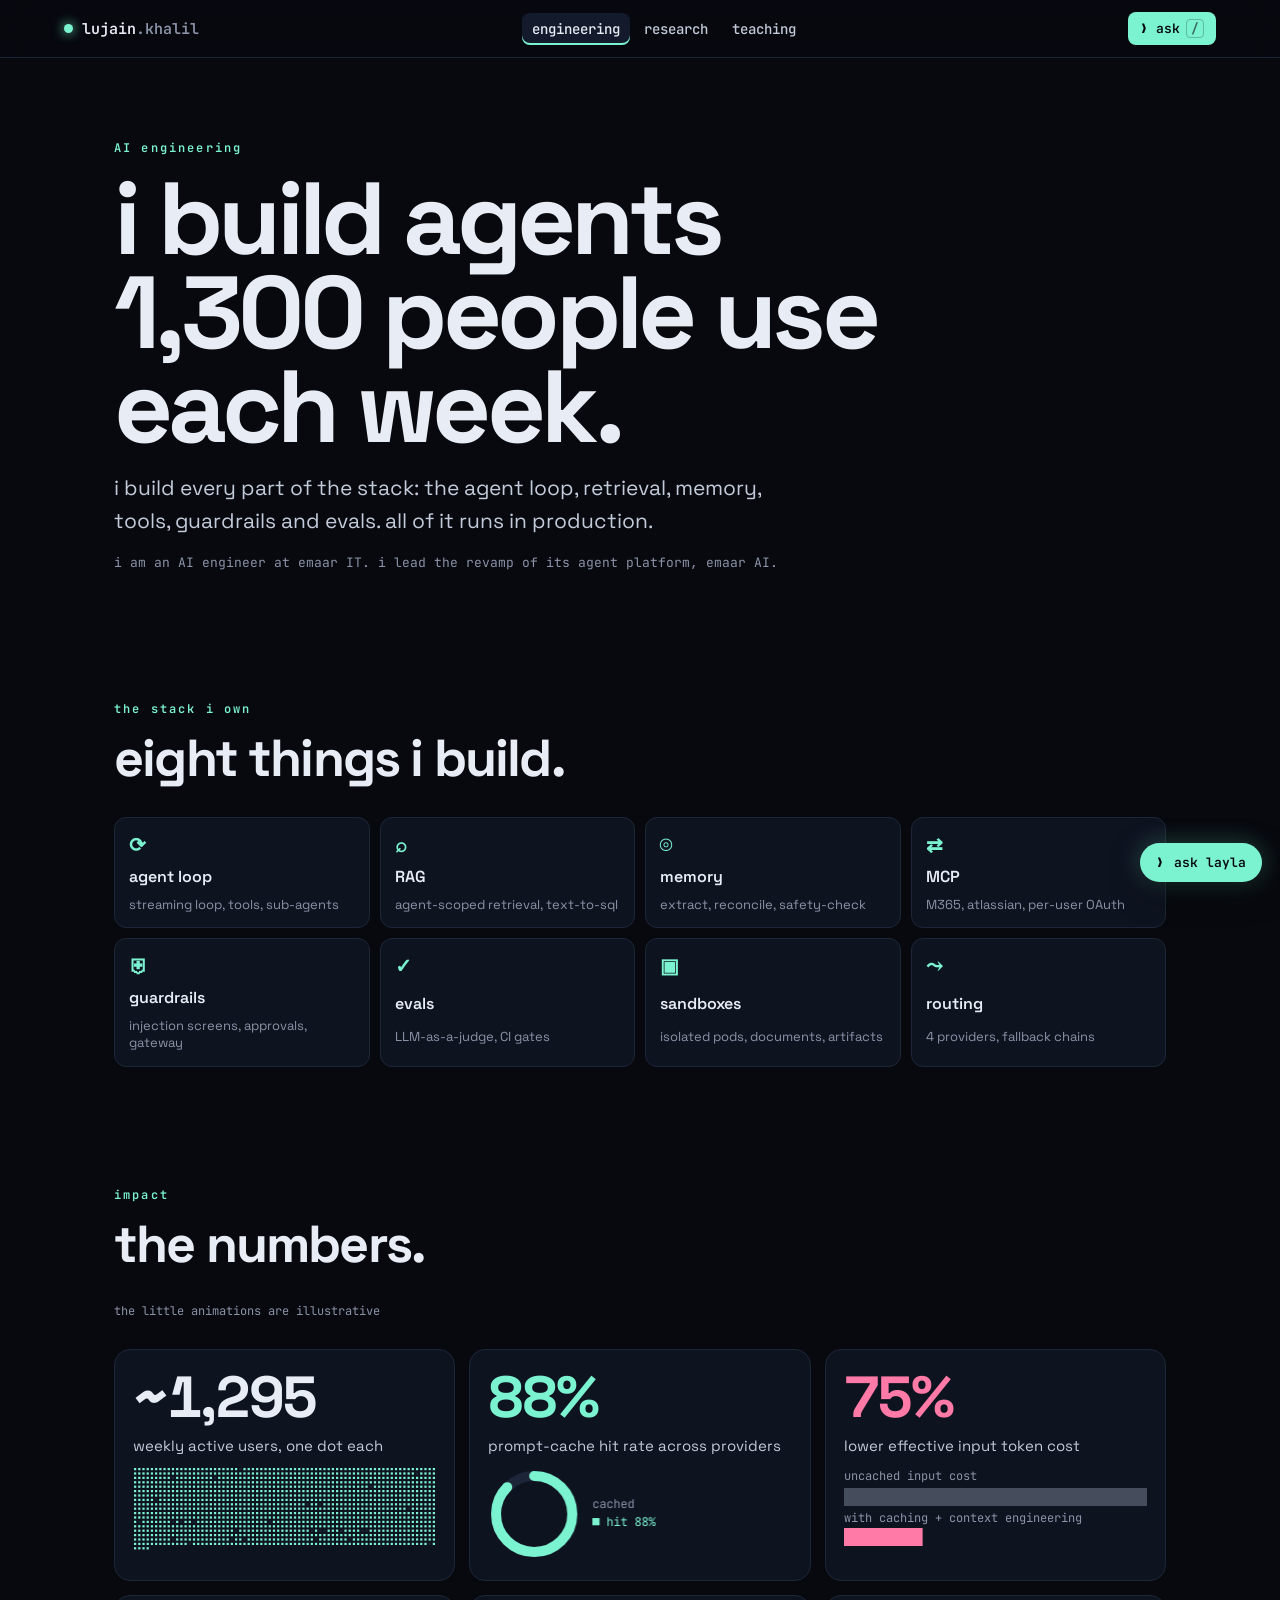
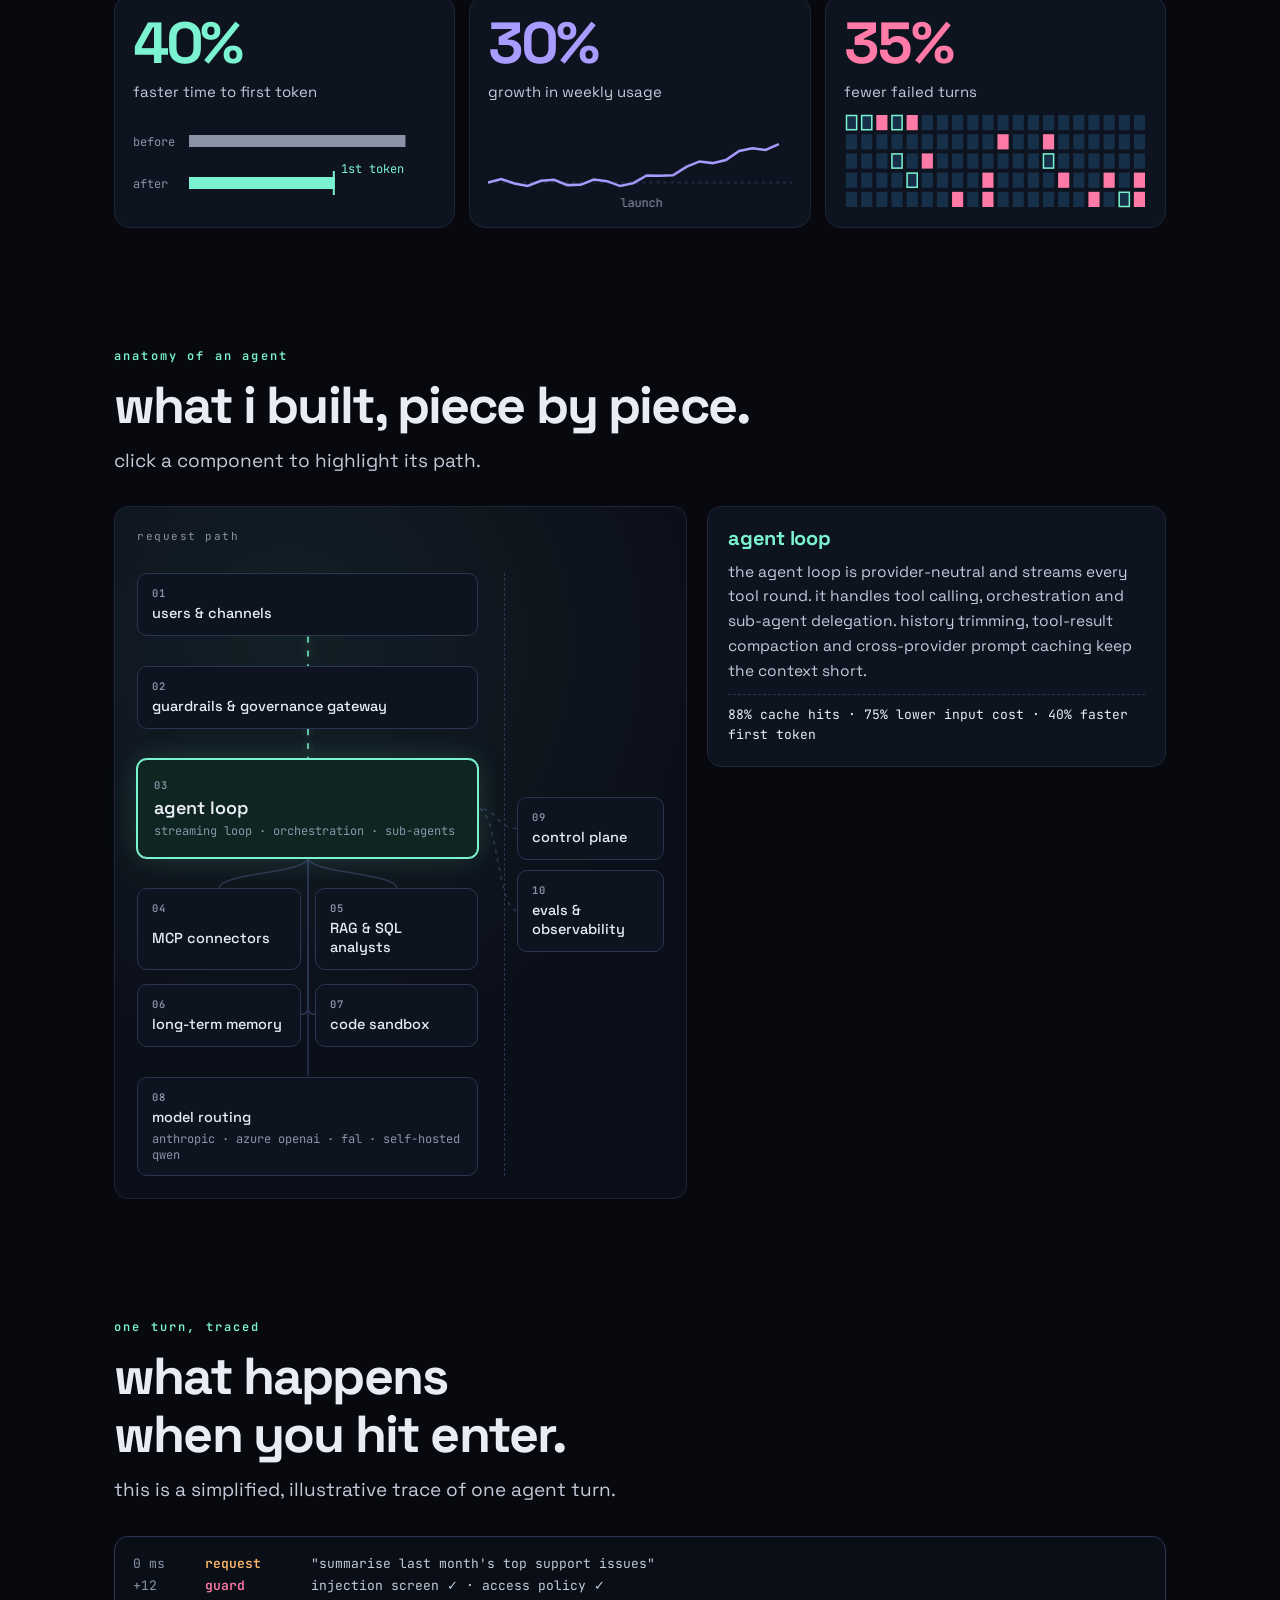
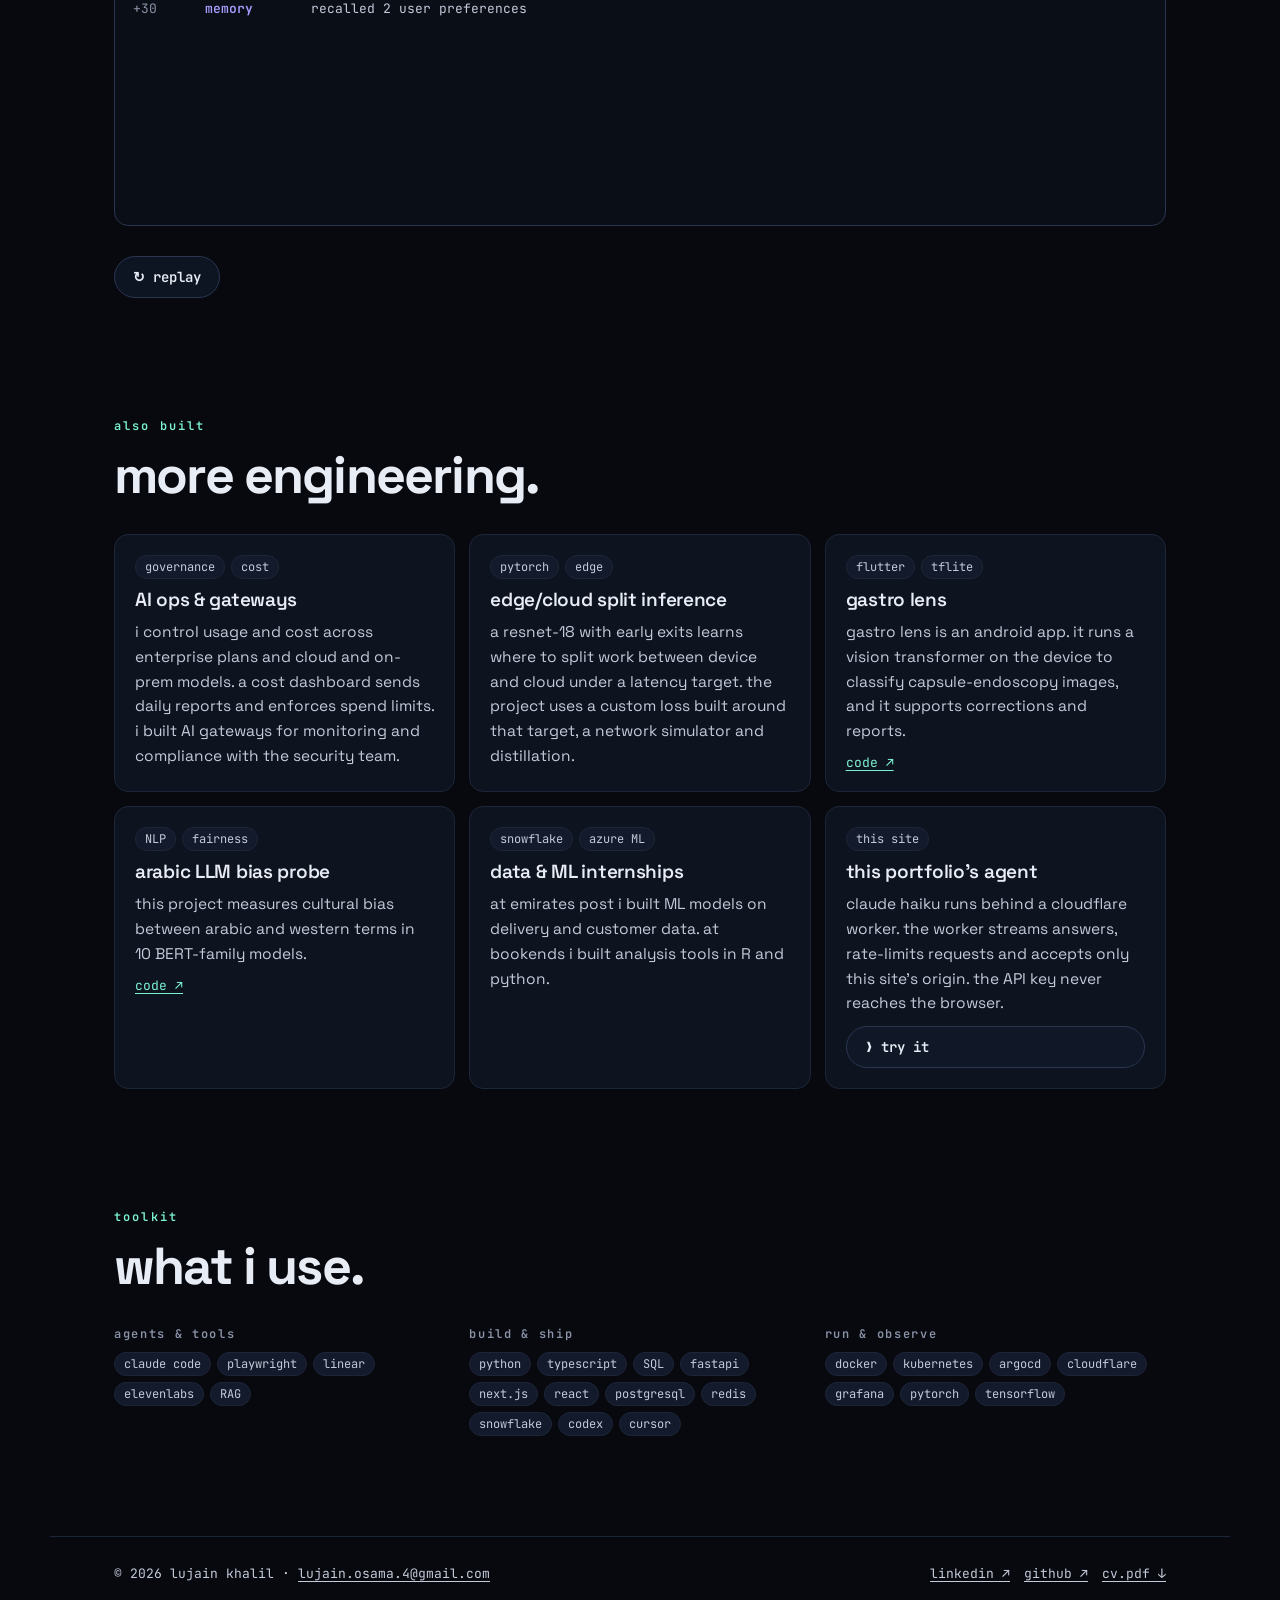
==== commit be757413: "Rename the agent to layla and add /clear and /compact - Replace the ASCII banner with an animated pi" ====
--- a/engineering/index.html
+++ b/engineering/index.html
@@ -14,7 +14,7 @@
 <link rel="icon" href="../assets/img/favicon.svg" type="image/svg+xml">
 <link rel="preconnect" href="https://fonts.googleapis.com"><link rel="preconnect" href="https://fonts.gstatic.com" crossorigin>
 <link rel="stylesheet" href="https://fonts.googleapis.com/css2?family=Space+Grotesk:wght@400;500;600;700&family=JetBrains+Mono:wght@400;500;600&display=swap">
-<link rel="stylesheet" href="../assets/css/site.css?v=5">
+<link rel="stylesheet" href="../assets/css/site.css?v=6">
 <script>document.documentElement.classList.replace('no-js','js')</script>
 </head>
 <body class="p-eng" data-root="../">
@@ -131,9 +131,9 @@
 <section class="section" aria-labelledby="s-h">
   <div class="head"><p class="kicker">toolkit</p><h2 id="s-h">what i use.</h2></div>
   <div class="stackgrp">
-    <div><h3>models &amp; agents</h3><p class="tags"><span>anthropic claude</span><span>azure openai</span><span>qwen</span><span>vllm</span><span>MCP</span><span>RAG</span><span>LLM evals</span><span>whisper</span></p></div>
-    <div><h3>build &amp; ship</h3><p class="tags"><span>python</span><span>typescript</span><span>SQL</span><span>fastapi</span><span>next.js</span><span>react</span><span>postgresql</span><span>redis</span><span>snowflake</span><span>claude code</span><span>codex</span><span>cursor</span></p></div>
-    <div><h3>run &amp; observe</h3><p class="tags"><span>docker</span><span>kubernetes</span><span>argocd</span><span>github actions</span><span>cloudflare</span><span>grafana</span><span>playwright</span><span>pytorch</span><span>tensorflow</span></p></div>
+    <div><h3>agents &amp; tools</h3><p class="tags"><span>claude code</span><span>playwright</span><span>linear</span><span>elevenlabs</span><span>RAG</span></p></div>
+    <div><h3>build &amp; ship</h3><p class="tags"><span>python</span><span>typescript</span><span>SQL</span><span>fastapi</span><span>next.js</span><span>react</span><span>postgresql</span><span>redis</span><span>snowflake</span><span>codex</span><span>cursor</span></p></div>
+    <div><h3>run &amp; observe</h3><p class="tags"><span>docker</span><span>kubernetes</span><span>argocd</span><span>cloudflare</span><span>grafana</span><span>pytorch</span><span>tensorflow</span></p></div>
   </div>
 </section>
 </main>
@@ -142,9 +142,9 @@
   <span>© 2026 lujain khalil · <a href="mailto:lujain.osama.4@gmail.com">lujain.osama.4@gmail.com</a></span>
   <ul><li><a href="https://www.linkedin.com/in/lujain-khalil" target="_blank" rel="noopener">linkedin ↗</a></li><li><a href="https://github.com/lujain-khalil" target="_blank" rel="noopener">github ↗</a></li><li><a href="../cv/Lujain-Khalil-CV.pdf" download>cv.pdf ↓</a></li></ul>
 </footer>
-<script src="../assets/js/config.js?v=5"></script>
-<script src="../assets/js/core.js?v=5" defer></script>
-<script src="../assets/js/engineering.js?v=5" defer></script>
-<script src="../assets/js/agent.js?v=5" defer></script>
+<script src="../assets/js/config.js?v=6"></script>
+<script src="../assets/js/core.js?v=6" defer></script>
+<script src="../assets/js/engineering.js?v=6" defer></script>
+<script src="../assets/js/agent.js?v=6" defer></script>
 </body>
 </html>
--- a/assets/css/site.css
+++ b/assets/css/site.css
@@ -278,8 +278,18 @@
 .term-log p { white-space: pre-wrap; overflow-wrap: anywhere }
 .t-dim { color: var(--muted) } .t-you { color: var(--c1) } .t-tool { color: var(--c2) } .t-ok { color: var(--c0) } .t-say { color: var(--ink) } .t-err { color: var(--c3) }
 .t-say a { color: var(--c0) }
-.ascii { color: var(--c0); font-size: 12px; line-height: 1.25; white-space: pre; overflow: hidden; margin: 0 0 6px }
-@media (max-width: 400px) { .ascii { font-size: 10px } }
+/* layla, the pixel agent: bobs, blinks, and a spark twinkles above her */
+.layla-hi { display: flex; align-items: center; gap: 14px; margin: 2px 0 10px }
+.layla-hi p { margin: 0 }
+.layla-name { font: 700 18px var(--mono); color: var(--c0); letter-spacing: .02em }
+.layla-px { flex: none; image-rendering: pixelated; overflow: visible }
+.layla-px .bob { animation: layla-bob 1.2s steps(1) infinite }
+.layla-px .eyes { animation: layla-blink 4s steps(1) infinite; transform-box: fill-box; transform-origin: center }
+.layla-px .spark { animation: layla-spark 1.6s steps(1) infinite }
+@keyframes layla-bob { 50% { transform: translateY(-1px) } }
+@keyframes layla-blink { 0%, 92%, 100% { transform: none } 94% { transform: scaleY(.15) } }
+@keyframes layla-spark { 0% { opacity: 1; transform: none } 33% { opacity: .35; transform: translate(-1px, 1px) } 66% { opacity: 0 } }
+.term-chips.slash button { color: var(--c1); border-color: #36305e }
 .caret::after { content: ""; display: inline-block; width: 8px; height: 15px; background: var(--c0); vertical-align: -2px; margin-left: 2px; animation: blink 1s steps(1) infinite }
 @keyframes blink { 50% { opacity: 0 } }
 .term-chips { display: flex; flex-wrap: nowrap; gap: 7px; padding: 0 18px 12px; overflow-x: auto; scrollbar-width: none; mask-image: linear-gradient(90deg, #000 88%, transparent); -webkit-mask-image: linear-gradient(90deg, #000 88%, transparent) }
